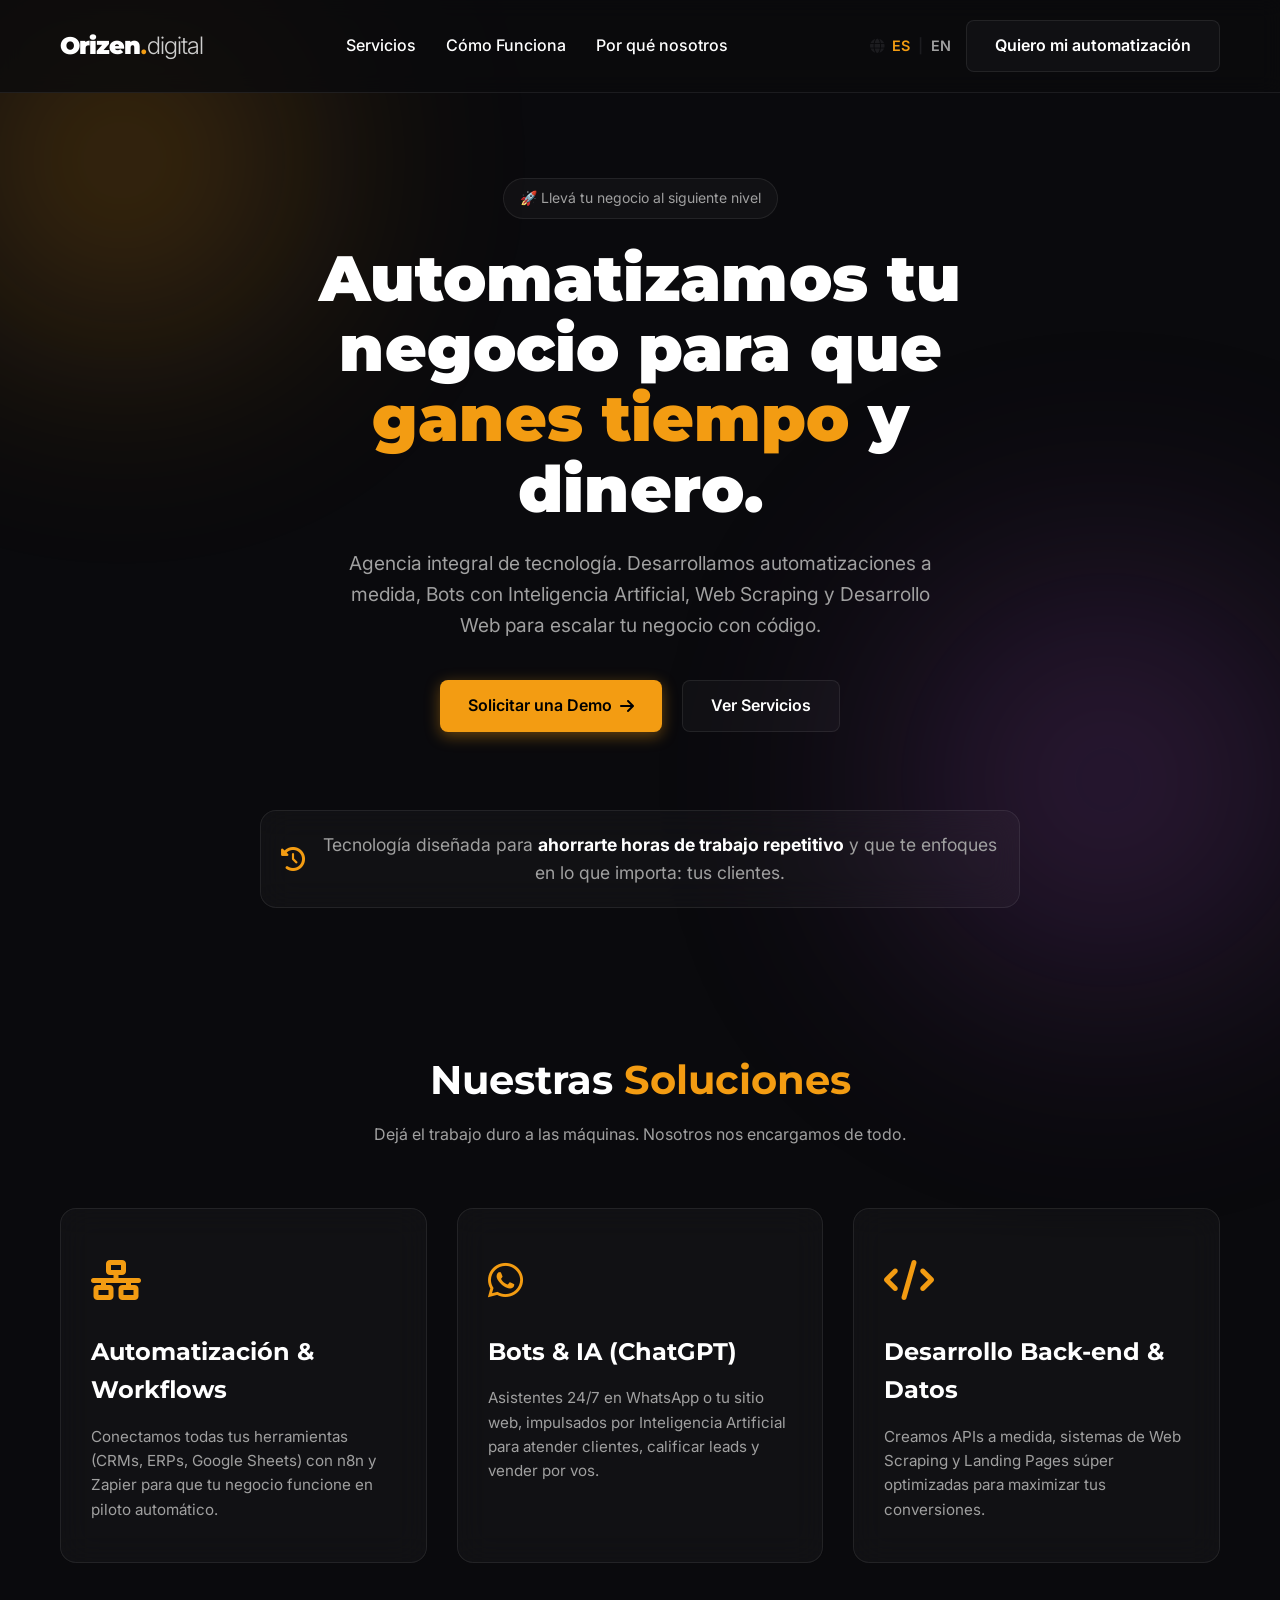
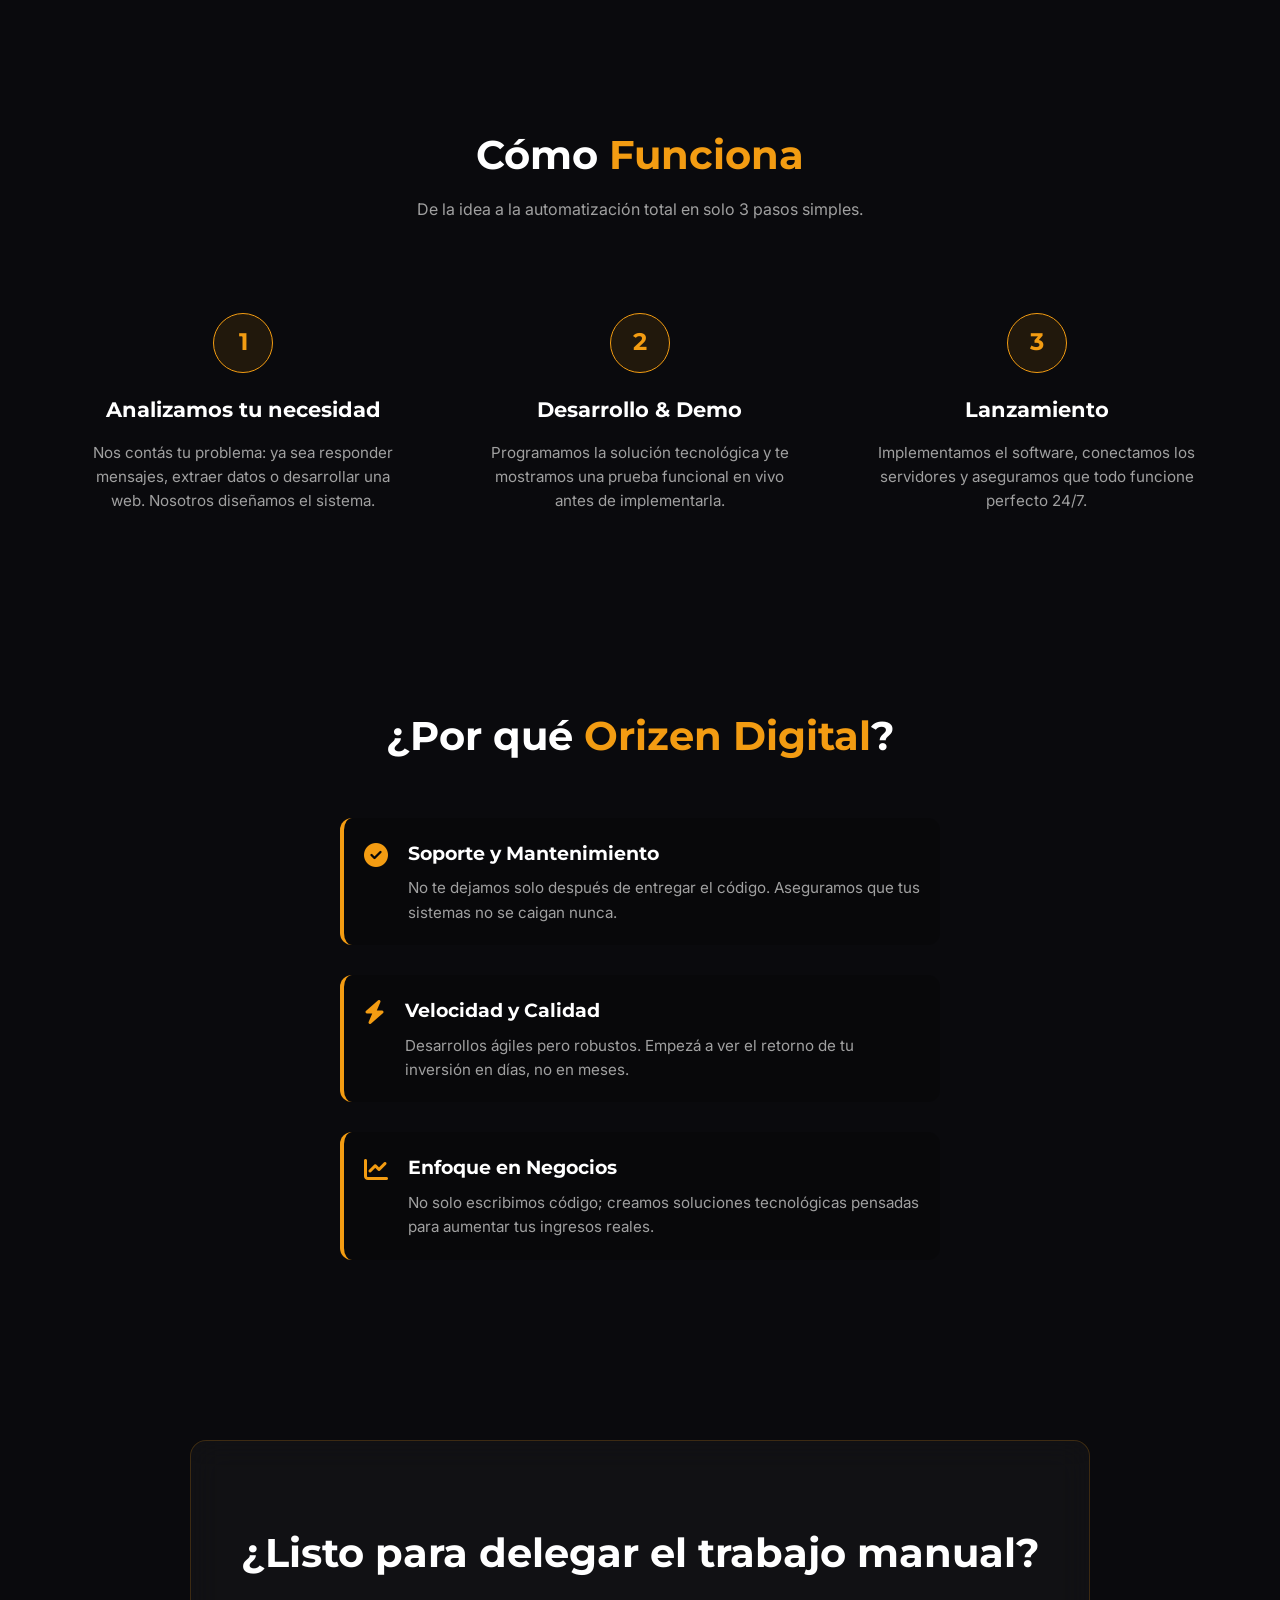
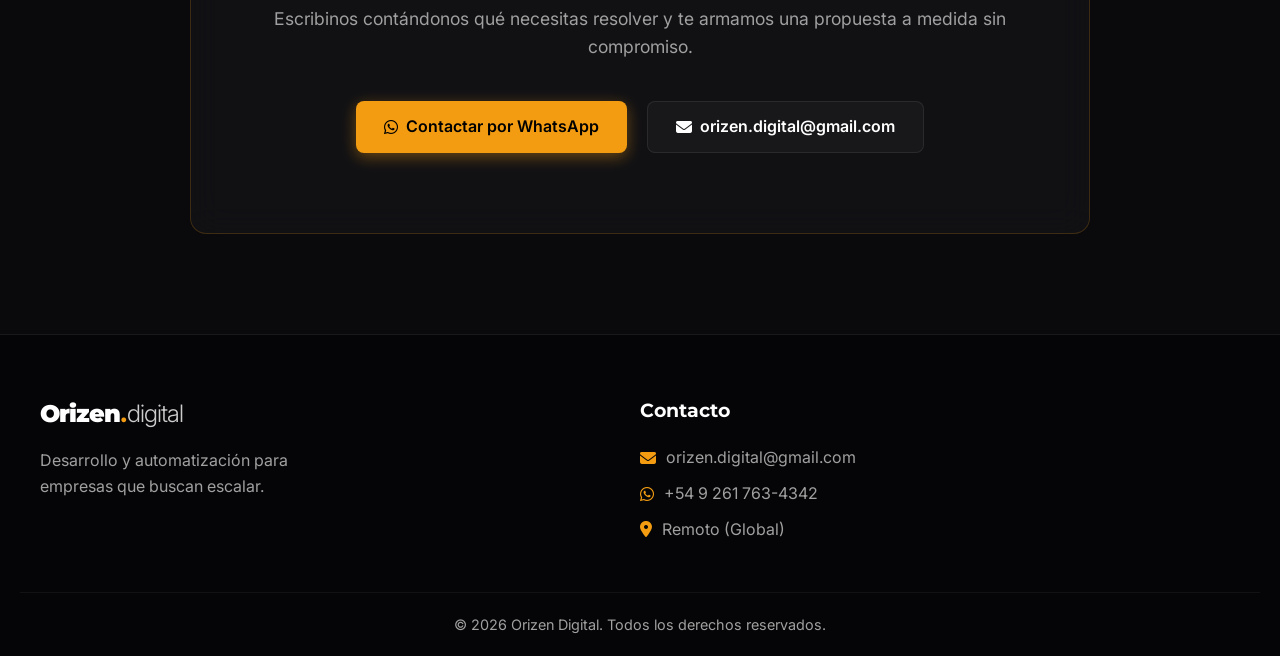
==== index.html @ e5b96f78 "fix: datos reales de contacto, eliminar stats falsos y redes inexistentes" ====
<!DOCTYPE html>
<html lang="es">
<head>
    <meta charset="UTF-8">
    <meta name="viewport" content="width=device-width, initial-scale=1.0">
    <title>Orizen Digital | Agencia de Tecnología & Automatización</title>
    <meta name="description" content="Agencia integral de tecnología: Automatización, Web Scraping, Bots de IA y Desarrollo Web para escalar tu negocio.">
    <link rel="stylesheet" href="style.css">
    <link href="https://fonts.googleapis.com/css2?family=Montserrat:wght@300;500;700;900&family=Inter:wght@400;600&display=swap" rel="stylesheet">
    <link rel="stylesheet" href="https://cdnjs.cloudflare.com/ajax/libs/font-awesome/6.4.0/css/all.min.css">
</head>
<body>
    <div class="bg-gradient-1"></div>
    <div class="bg-gradient-2"></div>

    <!-- Navbar -->
    <nav class="navbar">
        <div class="nav-content">
            <div class="logo">
                <span class="logo-text">Orizen</span><span class="logo-dot">.</span><span class="logo-sub">digital</span>
            </div>
            <ul class="nav-links">
                <li><a href="#servicios">Servicios</a></li>
                <li><a href="#proceso">Cómo Funciona</a></li>
                <li><a href="#beneficios">Por qué nosotros</a></li>
            </ul>
            <div style="display: flex; align-items: center;">
                <div class="lang-switch">
                    <i class="fa-solid fa-globe"></i>
                    <a href="index.html" class="active">ES</a>
                    <span>|</span>
                    <a href="en.html">EN</a>
                </div>
                <a href="#contacto" class="btn-outline">Quiero mi automatización</a>
            </div>
        </div>
    </nav>

    <!-- Hero Section -->
    <header class="hero">
        <div class="hero-content fade-in-up">
            <div class="badge">🚀 Llevá tu negocio al siguiente nivel</div>
            <h1 class="hero-title">Automatizamos tu negocio para que <span class="highlight">ganes tiempo</span> y dinero.</h1>
            <p class="hero-subtitle">Agencia integral de tecnología. Desarrollamos automatizaciones a medida, Bots con Inteligencia Artificial, Web Scraping y Desarrollo Web para escalar tu negocio con código.</p>
            <div class="hero-buttons">
                <a href="#contacto" class="btn-primary">Solicitar una Demo <i class="fa-solid fa-arrow-right"></i></a>
                <a href="#servicios" class="btn-outline">Ver Servicios</a>
            </div>
        </div>
    </header>

    <!-- Prueba Social -->
    <section class="social-proof fade-in">
        <div class="proof-content glass">
            <i class="fa-solid fa-clock-rotate-left highlight"></i>
            <p>Tecnología diseñada para <strong>ahorrarte horas de trabajo repetitivo</strong> y que te enfoques en lo que importa: tus clientes.</p>
        </div>
    </section>

    <!-- Servicios Section (4 Tarjetas) -->
    <section id="servicios" class="services">
        <div class="section-header fade-in">
            <h2>Nuestras <span class="highlight">Soluciones</span></h2>
            <p>Dejá el trabajo duro a las máquinas. Nosotros nos encargamos de todo.</p>
        </div>
        <div class="services-grid">
            <div class="service-card glass fade-in-up">
                <div class="service-icon"><i class="fa-solid fa-network-wired"></i></div>
                <h3>Automatización & Workflows</h3>
                <p>Conectamos todas tus herramientas (CRMs, ERPs, Google Sheets) con n8n y Zapier para que tu negocio funcione en piloto automático.</p>
            </div>
            <div class="service-card glass fade-in-up" style="transition-delay: 0.1s;">
                <div class="service-icon"><i class="fa-brands fa-whatsapp"></i></div>
                <h3>Bots & IA (ChatGPT)</h3>
                <p>Asistentes 24/7 en WhatsApp o tu sitio web, impulsados por Inteligencia Artificial para atender clientes, calificar leads y vender por vos.</p>
            </div>
            <div class="service-card glass fade-in-up" style="transition-delay: 0.2s;">
                <div class="service-icon"><i class="fa-solid fa-code"></i></div>
                <h3>Desarrollo Back-end & Datos</h3>
                <p>Creamos APIs a medida, sistemas de Web Scraping y Landing Pages súper optimizadas para maximizar tus conversiones.</p>
            </div>
        </div>
    </section>

    <!-- Cómo Funciona (Proceso en 3 pasos) -->
    <section id="proceso" class="process">
        <div class="section-header fade-in">
            <h2>Cómo <span class="highlight">Funciona</span></h2>
            <p>De la idea a la automatización total en solo 3 pasos simples.</p>
        </div>
        <div class="process-grid">
            <div class="process-step fade-in-up">
                <div class="step-number">1</div>
                <h3>Analizamos tu necesidad</h3>
                <p>Nos contás tu problema: ya sea responder mensajes, extraer datos o desarrollar una web. Nosotros diseñamos el sistema.</p>
            </div>
            <div class="process-step fade-in-up" style="transition-delay: 0.1s;">
                <div class="step-number">2</div>
                <h3>Desarrollo & Demo</h3>
                <p>Programamos la solución tecnológica y te mostramos una prueba funcional en vivo antes de implementarla.</p>
            </div>
            <div class="process-step fade-in-up" style="transition-delay: 0.2s;">
                <div class="step-number">3</div>
                <h3>Lanzamiento</h3>
                <p>Implementamos el software, conectamos los servidores y aseguramos que todo funcione perfecto 24/7.</p>
            </div>
        </div>
    </section>

    <!-- Por qué elegirnos Section -->
    <section id="beneficios" class="benefits">
        <div class="benefits-content">
            <h2 class="fade-in">¿Por qué <span class="highlight">Orizen Digital</span>?</h2>
            <div class="benefits-list">
                <div class="benefit-item fade-in-left">
                    <i class="fa-solid fa-check-circle"></i>
                    <div>
                        <h4>Soporte y Mantenimiento</h4>
                        <p>No te dejamos solo después de entregar el código. Aseguramos que tus sistemas no se caigan nunca.</p>
                    </div>
                </div>
                <div class="benefit-item fade-in-left" style="transition-delay: 0.1s;">
                    <i class="fa-solid fa-bolt"></i>
                    <div>
                        <h4>Velocidad y Calidad</h4>
                        <p>Desarrollos ágiles pero robustos. Empezá a ver el retorno de tu inversión en días, no en meses.</p>
                    </div>
                </div>
                <div class="benefit-item fade-in-left" style="transition-delay: 0.2s;">
                    <i class="fa-solid fa-chart-line"></i>
                    <div>
                        <h4>Enfoque en Negocios</h4>
                        <p>No solo escribimos código; creamos soluciones tecnológicas pensadas para aumentar tus ingresos reales.</p>
                    </div>
                </div>
            </div>
        </div>
    </section>

    <!-- Call to Action -->
    <section id="contacto" class="cta glass fade-in">
        <h2>¿Listo para delegar el trabajo manual?</h2>
        <p>Escribinos contándonos qué necesitas resolver y te armamos una propuesta a medida sin compromiso.</p>
        <div class="hero-buttons">
            <a href="https://wa.me/5492617634342?text=Hola!%20Quiero%20información%20sobre%20sus%20servicios%20de%20automatización" target="_blank" class="btn-primary pulse">
                <i class="fa-brands fa-whatsapp"></i> Contactar por WhatsApp
            </a>
            <a href="mailto:orizen.digital@gmail.com" class="btn-outline">
                <i class="fa-solid fa-envelope"></i> orizen.digital@gmail.com
            </a>
        </div>
    </section>

    <!-- Footer -->
    <footer>
        <div class="footer-content">
            <div class="footer-brand">
                <div class="logo">
                    <span class="logo-text">Orizen</span><span class="logo-dot">.</span><span class="logo-sub">digital</span>
                </div>
                <p class="footer-slogan">Desarrollo y automatización para empresas que buscan escalar.</p>
            </div>
            
            <div class="footer-contact">
                <h4>Contacto</h4>
                <p><i class="fa-solid fa-envelope"></i> orizen.digital@gmail.com</p>
                <p><i class="fa-brands fa-whatsapp"></i> +54 9 261 763-4342</p>
                <p><i class="fa-solid fa-location-dot"></i> Remoto (Global)</p>
            </div>


        </div>
        <div class="footer-bottom">
            <p>&copy; 2026 Orizen Digital. Todos los derechos reservados.</p>
        </div>
    </footer>

    <script src="script.js"></script>
</body>
</html>
---- style.css ----
/* --- Variables & Setup --- */
:root {
    --bg-dark: #0a0a0d;
    --bg-darker: #050507;
    --primary: #f39c12; /* Dorado/Naranja vibrante */
    --primary-glow: rgba(243, 156, 18, 0.4);
    --text-main: #ffffff;
    --text-muted: #a0a0a0;
    --glass-bg: rgba(255, 255, 255, 0.03);
    --glass-border: rgba(255, 255, 255, 0.08);
}

* {
    margin: 0;
    padding: 0;
    box-sizing: border-box;
    scroll-behavior: smooth;
}

body {
    font-family: 'Inter', sans-serif;
    background-color: var(--bg-dark);
    color: var(--text-main);
    line-height: 1.6;
    overflow-x: hidden;
}

h1, h2, h3, h4, .logo-text {
    font-family: 'Montserrat', sans-serif;
}

.highlight {
    color: var(--primary);
}

/* --- Background Gradients --- */
.bg-gradient-1, .bg-gradient-2 {
    position: fixed;
    border-radius: 50%;
    filter: blur(120px);
    z-index: -1;
    opacity: 0.4;
    animation: float 20s infinite alternate;
}

.bg-gradient-1 {
    top: -10%;
    left: -10%;
    width: 500px;
    height: 500px;
    background: radial-gradient(circle, var(--primary) 0%, transparent 70%);
}

.bg-gradient-2 {
    bottom: -20%;
    right: -10%;
    width: 600px;
    height: 600px;
    background: radial-gradient(circle, #8e44ad 0%, transparent 70%);
    animation-delay: -5s;
}

@keyframes float {
    0% { transform: translate(0, 0); }
    100% { transform: translate(50px, 50px); }
}

/* --- Navbar --- */
.navbar {
    position: fixed;
    top: 0;
    width: 100%;
    padding: 20px 0;
    background: rgba(10, 10, 13, 0.8);
    backdrop-filter: blur(10px);
    border-bottom: 1px solid var(--glass-border);
    z-index: 1000;
}

.nav-content {
    max-width: 1200px;
    margin: 0 auto;
    display: flex;
    justify-content: space-between;
    align-items: center;
    padding: 0 20px;
}

.logo {
    font-size: 24px;
    font-weight: 900;
    letter-spacing: -1px;
}

.logo-dot {
    color: var(--primary);
}

.logo-sub {
    font-weight: 300;
    opacity: 0.8;
}

.nav-links {
    display: flex;
    list-style: none;
    gap: 30px;
}

.nav-links a {
    color: var(--text-main);
    text-decoration: none;
    font-weight: 500;
    transition: color 0.3s;
}

.nav-links a:hover {
    color: var(--primary);
}

/* --- Language Switch --- */
.lang-switch {
    display: flex;
    align-items: center;
    gap: 8px;
    margin-right: 15px;
    font-size: 0.9rem;
    font-weight: 600;
    color: var(--glass-border);
}

.lang-switch a {
    color: var(--text-muted);
    text-decoration: none;
    transition: color 0.3s;
}

.lang-switch a.active {
    color: var(--primary);
}

.lang-switch a:hover:not(.active) {
    color: var(--text-main);
}

/* --- Buttons --- */
.btn-primary, .btn-secondary, .btn-outline {
    display: inline-flex;
    align-items: center;
    gap: 8px;
    padding: 12px 28px;
    border-radius: 8px;
    text-decoration: none;
    font-weight: 600;
    font-family: 'Inter', sans-serif;
    transition: all 0.3s ease;
    cursor: pointer;
}

.btn-primary {
    background-color: var(--primary);
    color: #000;
    box-shadow: 0 4px 15px var(--primary-glow);
}

.btn-primary:hover {
    transform: translateY(-2px);
    box-shadow: 0 6px 20px var(--primary-glow);
    background-color: #f39c12;
}

.btn-outline {
    border: 1px solid var(--glass-border);
    background-color: var(--glass-bg);
    color: var(--text-main);
}

.btn-outline:hover {
    border-color: var(--primary);
    color: var(--primary);
    background-color: rgba(243, 156, 18, 0.05);
}

/* --- Hero Section --- */
.hero {
    min-height: 90vh;
    display: flex;
    align-items: center;
    justify-content: center;
    text-align: center;
    padding: 140px 20px 40px;
}

.hero-content {
    max-width: 800px;
}

.badge {
    display: inline-block;
    padding: 8px 16px;
    background: var(--glass-bg);
    border: 1px solid var(--glass-border);
    border-radius: 50px;
    font-size: 14px;
    margin-bottom: 24px;
    color: var(--text-muted);
}

.hero-title {
    font-size: 4rem;
    line-height: 1.1;
    margin-bottom: 24px;
    font-weight: 900;
}

.hero-subtitle {
    font-size: 1.2rem;
    color: var(--text-muted);
    margin-bottom: 40px;
    max-width: 600px;
    margin-inline: auto;
}

.hero-buttons {
    display: flex;
    gap: 20px;
    justify-content: center;
}

/* --- Social Proof --- */
.social-proof {
    max-width: 800px;
    margin: 0 auto 60px;
    padding: 0 20px;
}

.proof-content {
    display: flex;
    align-items: center;
    justify-content: center;
    gap: 15px;
    padding: 20px;
    border-radius: 12px;
    text-align: center;
}

.proof-content i {
    font-size: 24px;
}

.proof-content p {
    font-size: 1.1rem;
    color: var(--text-muted);
}

.proof-content strong {
    color: var(--text-main);
}

/* --- Glassmorphism --- */
.glass {
    background: var(--glass-bg);
    backdrop-filter: blur(16px);
    -webkit-backdrop-filter: blur(16px);
    border: 1px solid var(--glass-border);
    border-radius: 16px;
}

/* --- Sections Common --- */
.services, .benefits, .process {
    max-width: 1200px;
    margin: 0 auto;
    padding: 80px 20px;
}

.section-header {
    text-align: center;
    margin-bottom: 60px;
}

.section-header h2 {
    font-size: 2.5rem;
    margin-bottom: 10px;
}

.section-header p {
    color: var(--text-muted);
}

/* --- Services Grid --- */
.services-grid {
    display: grid;
    grid-template-columns: repeat(auto-fit, minmax(300px, 1fr));
    gap: 30px;
}

.service-card {
    padding: 40px 30px;
    transition: transform 0.4s ease, border-color 0.4s ease;
}

.service-card:hover {
    transform: translateY(-10px);
    border-color: var(--primary);
}

.service-icon {
    font-size: 2.5rem;
    color: var(--primary);
    margin-bottom: 20px;
}

.service-card h3 {
    font-size: 1.5rem;
    margin-bottom: 15px;
}

.service-card p {
    color: var(--text-muted);
    font-size: 0.95rem;
}

/* --- Process Section --- */
.process-grid {
    display: grid;
    grid-template-columns: repeat(auto-fit, minmax(280px, 1fr));
    gap: 30px;
    position: relative;
}

.process-step {
    text-align: center;
    padding: 30px 20px;
}

.step-number {
    width: 60px;
    height: 60px;
    background: rgba(243, 156, 18, 0.1);
    color: var(--primary);
    border: 1px solid var(--primary);
    border-radius: 50%;
    display: flex;
    align-items: center;
    justify-content: center;
    font-size: 24px;
    font-weight: 700;
    margin: 0 auto 20px;
    font-family: 'Montserrat', sans-serif;
}

.process-step h3 {
    font-size: 1.3rem;
    margin-bottom: 15px;
}

.process-step p {
    color: var(--text-muted);
    font-size: 0.95rem;
}

/* --- Benefits Section --- */
.benefits-content {
    display: flex;
    flex-direction: column;
    align-items: center;
    text-align: center;
}

.benefits h2 {
    font-size: 2.5rem;
    margin-bottom: 50px;
}

.benefits-list {
    display: flex;
    flex-direction: column;
    gap: 30px;
    max-width: 600px;
    text-align: left;
}

.benefit-item {
    display: flex;
    gap: 20px;
    align-items: flex-start;
    padding: 20px;
    background: rgba(0,0,0,0.2);
    border-radius: 12px;
    border-left: 4px solid var(--primary);
}

.benefit-item i {
    font-size: 24px;
    color: var(--primary);
    margin-top: 5px;
}

.benefit-item h4 {
    font-size: 1.2rem;
    margin-bottom: 8px;
}

.benefit-item p {
    color: var(--text-muted);
    font-size: 0.95rem;
}

/* --- CTA Section --- */
.cta {
    margin: 100px 20px;
    max-width: 900px;
    margin-inline: auto;
    padding: 80px 40px;
    text-align: center;
    border-color: rgba(243, 156, 18, 0.2);
}

.cta h2 {
    font-size: 2.5rem;
    margin-bottom: 20px;
}

.cta p {
    color: var(--text-muted);
    margin-bottom: 40px;
    font-size: 1.1rem;
}

.pulse {
    animation: pulse 2s infinite;
}

@keyframes pulse {
    0% { box-shadow: 0 0 0 0 rgba(243, 156, 18, 0.7); }
    70% { box-shadow: 0 0 0 15px rgba(243, 156, 18, 0); }
    100% { box-shadow: 0 0 0 0 rgba(243, 156, 18, 0); }
}

/* --- Footer --- */
footer {
    background-color: var(--bg-darker);
    padding: 60px 20px 20px;
    border-top: 1px solid var(--glass-border);
}

.footer-content {
    max-width: 1200px;
    margin: 0 auto;
    display: grid;
    grid-template-columns: 2fr 1fr 1fr;
    gap: 40px;
    margin-bottom: 40px;
}

.footer-brand .footer-slogan {
    margin-top: 15px;
    color: var(--text-muted);
    max-width: 300px;
}

.footer-contact h4, .footer-socials h4 {
    margin-bottom: 20px;
    font-size: 1.2rem;
}

.footer-contact p {
    color: var(--text-muted);
    margin-bottom: 10px;
    display: flex;
    align-items: center;
    gap: 10px;
}

.footer-contact i {
    color: var(--primary);
}

.socials {
    display: flex;
    gap: 20px;
}

.socials a {
    color: var(--text-muted);
    font-size: 1.5rem;
    transition: color 0.3s;
}

.socials a:hover {
    color: var(--primary);
}

.footer-bottom {
    text-align: center;
    padding-top: 20px;
    border-top: 1px solid rgba(255,255,255,0.05);
    color: var(--text-muted);
    font-size: 0.9rem;
}

/* --- Animations (Triggered by JS) --- */
.fade-in {
    opacity: 0;
    transition: opacity 0.8s ease-out;
}

.fade-in.visible {
    opacity: 1;
}

.fade-in-up {
    opacity: 0;
    transform: translateY(30px);
    transition: opacity 0.8s ease-out, transform 0.8s ease-out;
}

.fade-in-up.visible {
    opacity: 1;
    transform: translateY(0);
}

.fade-in-left {
    opacity: 0;
    transform: translateX(-30px);
    transition: opacity 0.8s ease-out, transform 0.8s ease-out;
}

.fade-in-left.visible {
    opacity: 1;
    transform: translateX(0);
}

/* --- Responsive --- */
@media (max-width: 768px) {
    .hero-title { font-size: 2.5rem; }
    .nav-links { display: none; }
    .hero-buttons { flex-direction: column; }
    .footer-content { grid-template-columns: 1fr; text-align: center; }
    .footer-brand .footer-slogan { margin: 15px auto 0; }
    .footer-contact p { justify-content: center; }
    .socials { justify-content: center; }
}
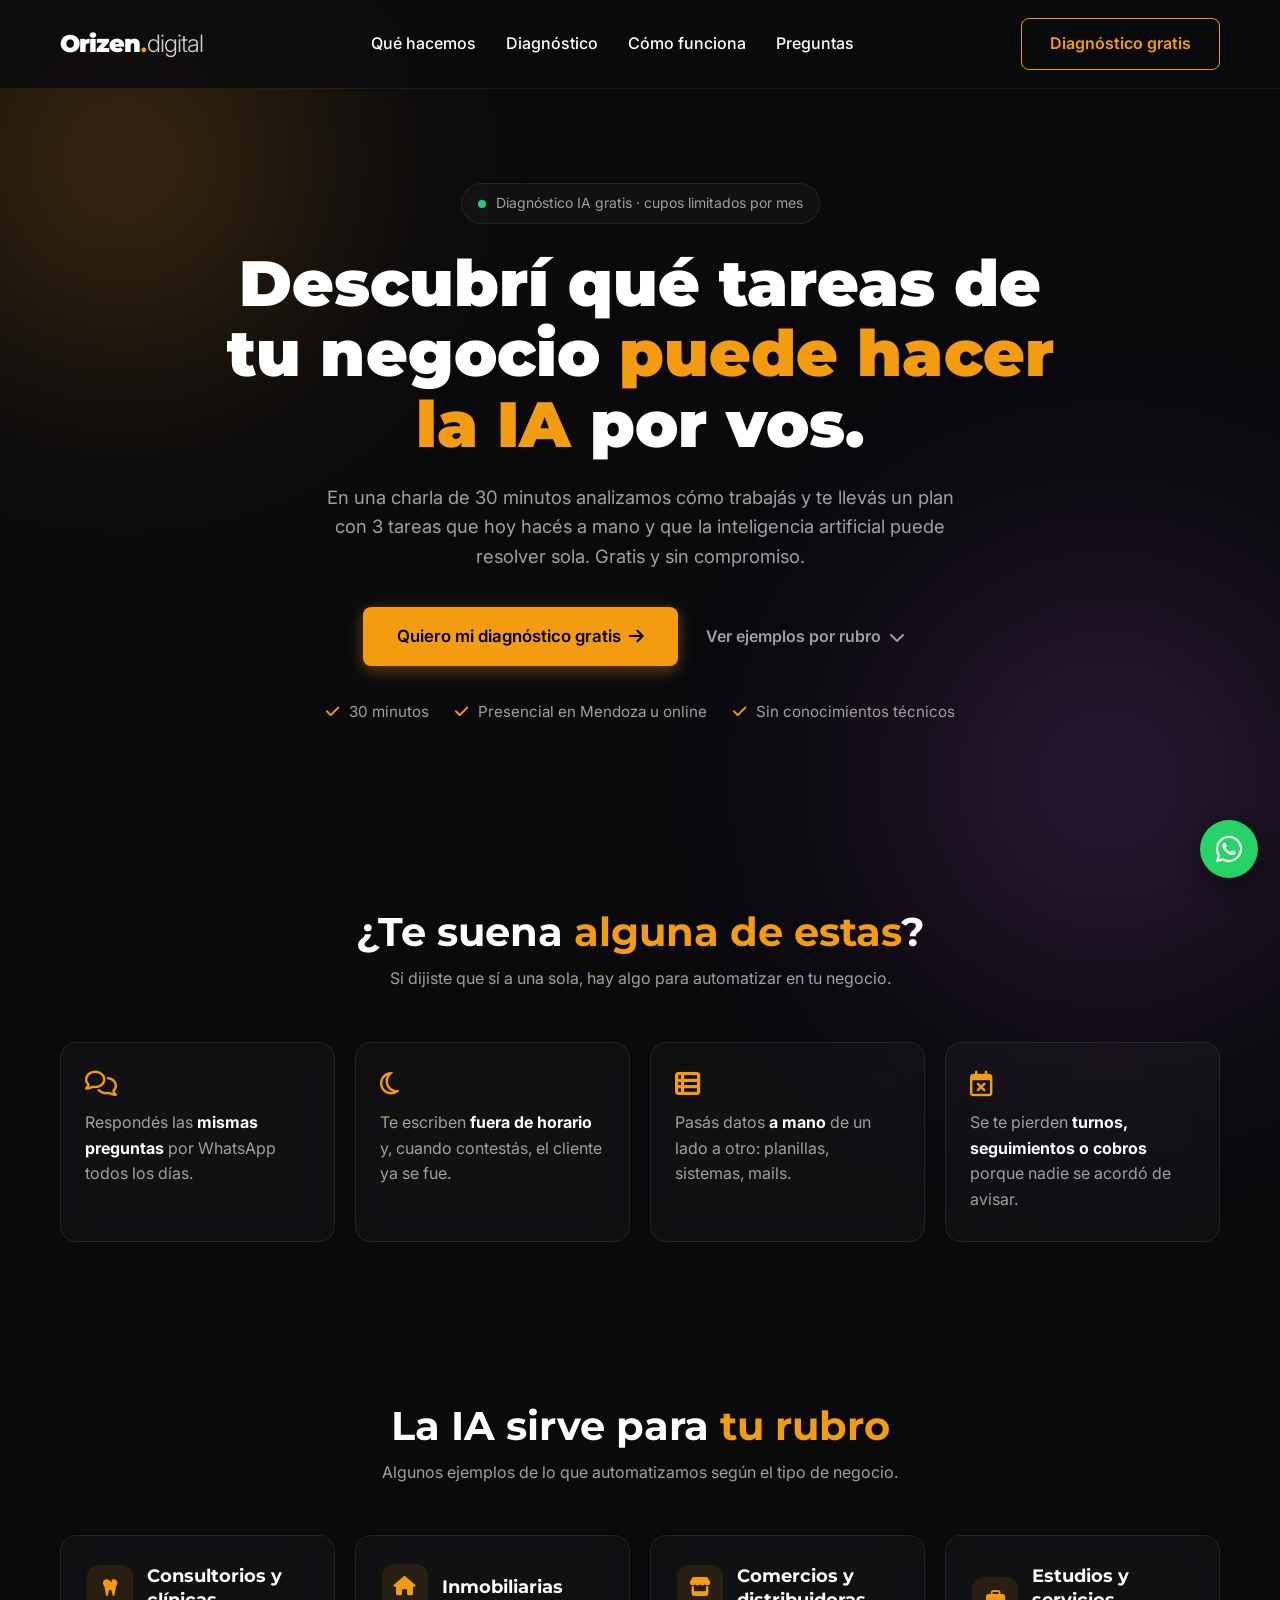
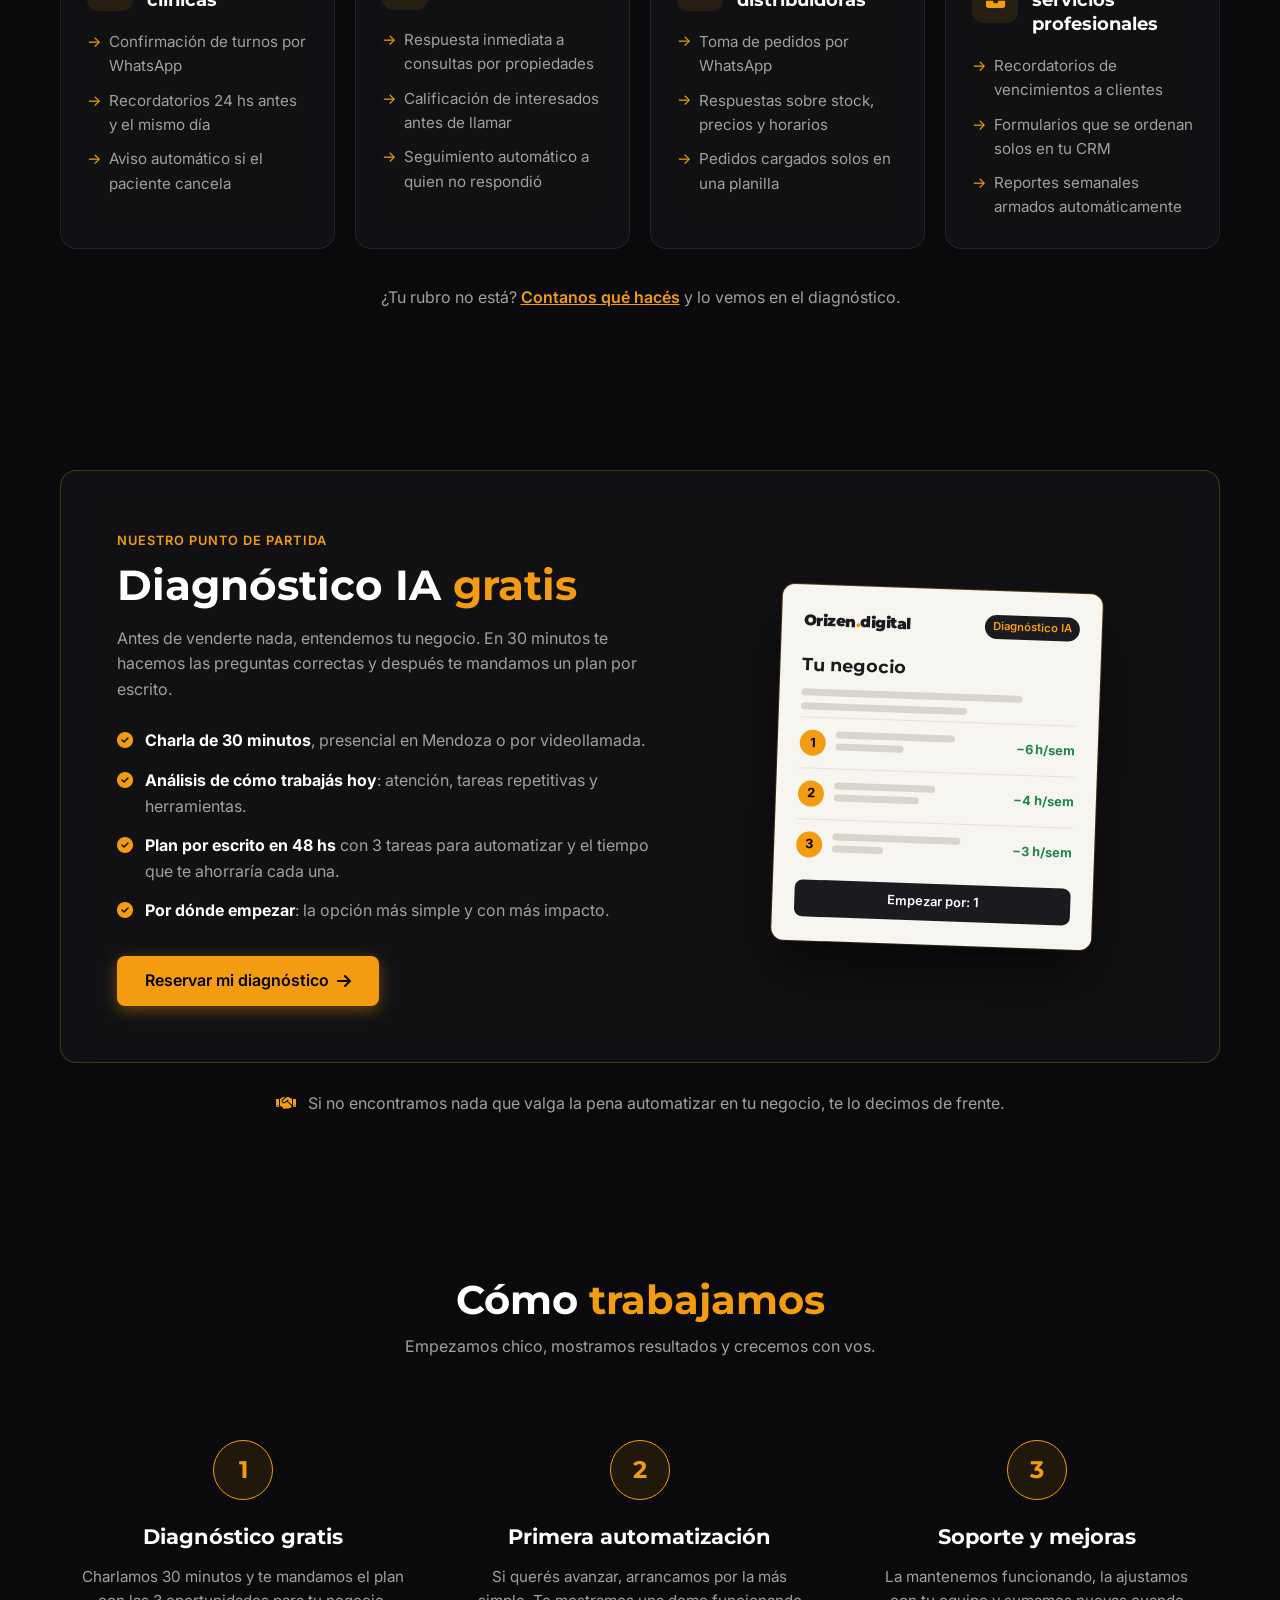
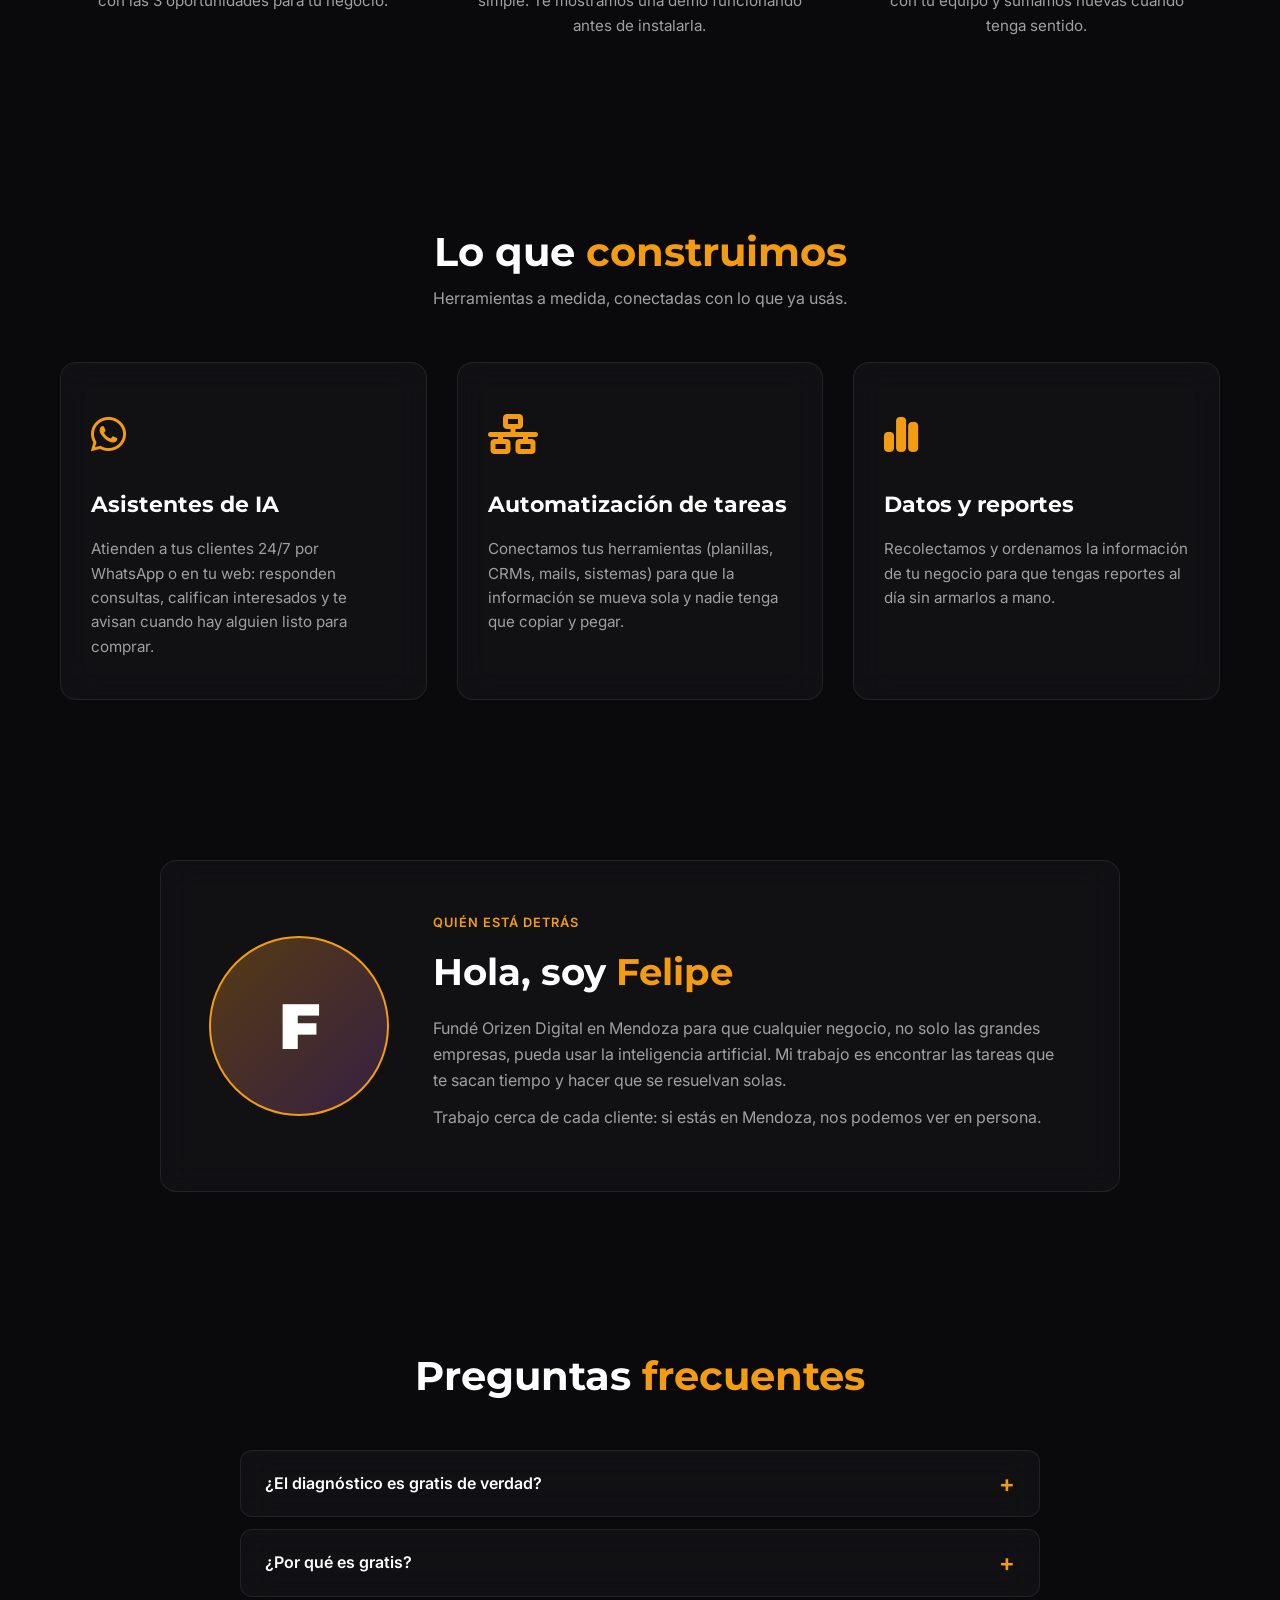
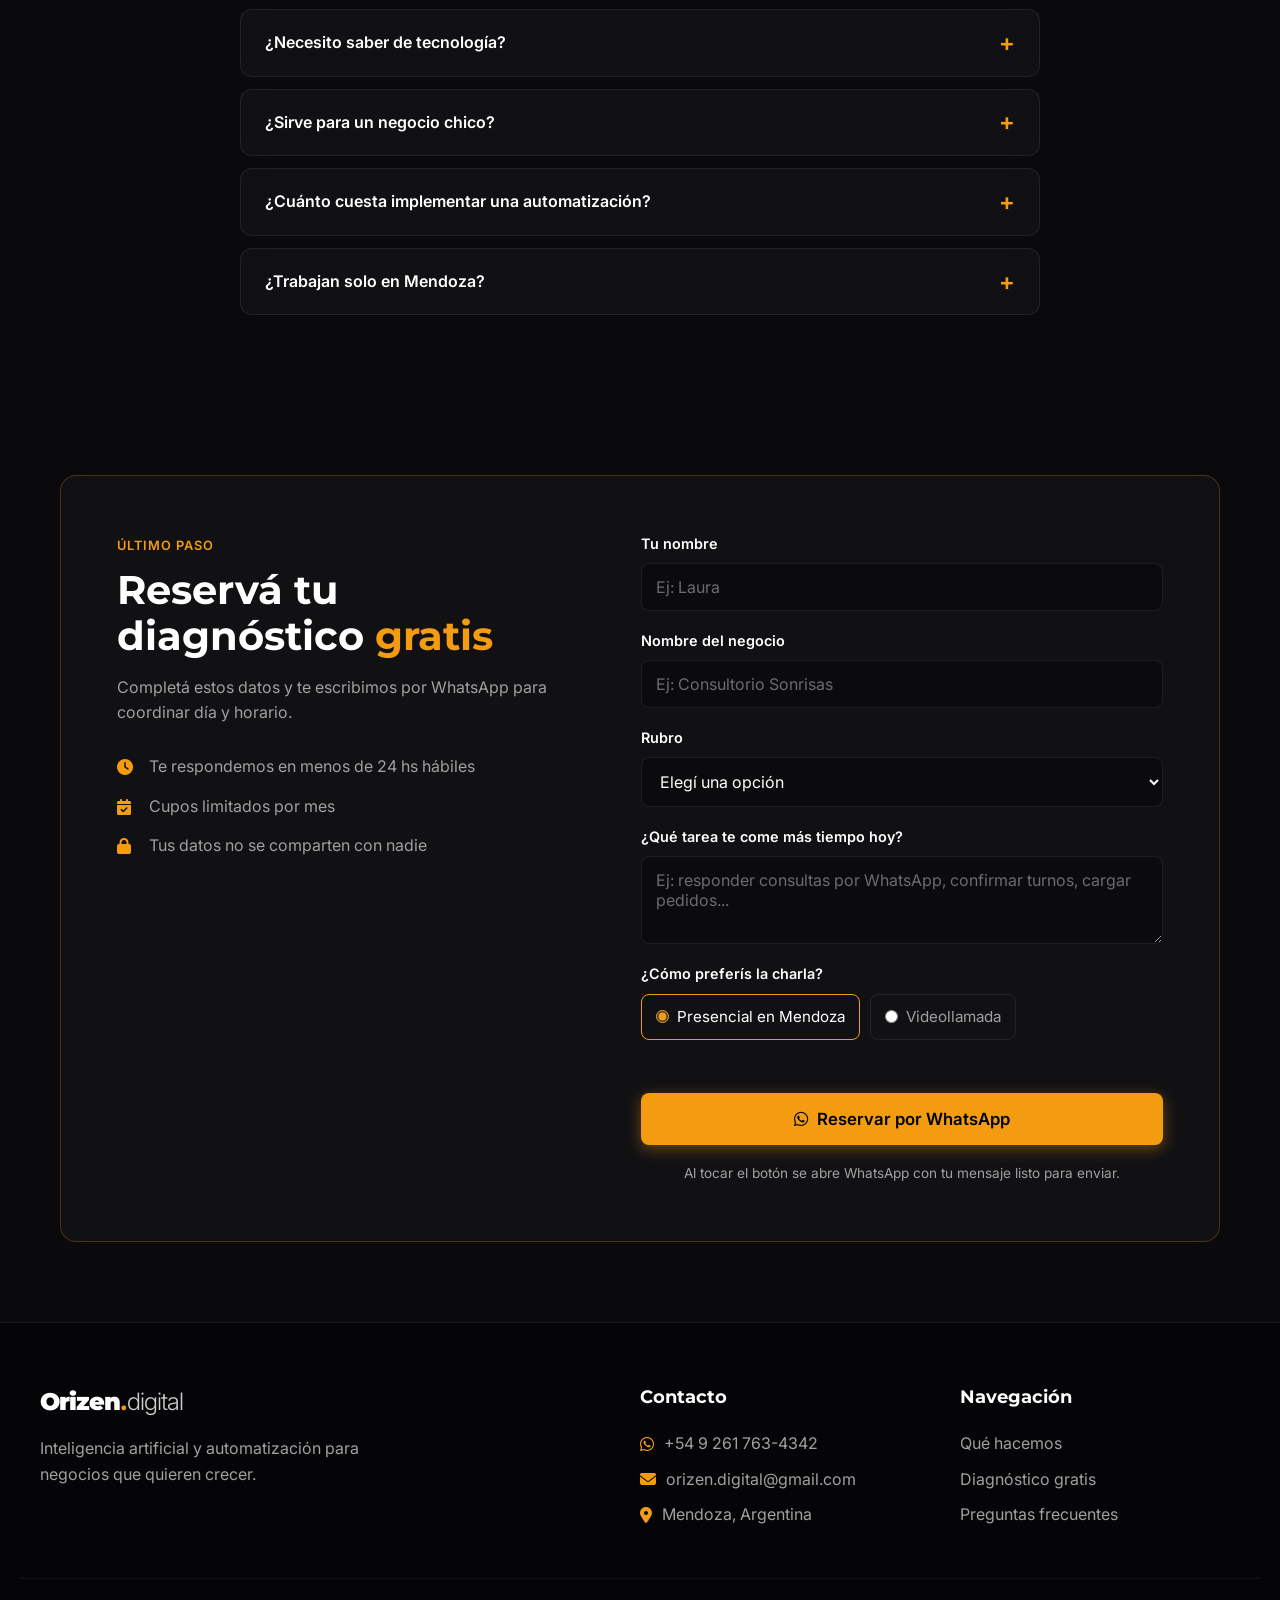
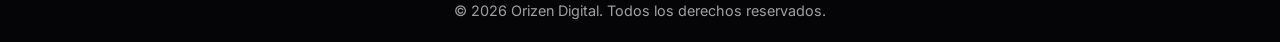
==== commit 75be8745: "Nueva landing: diagnóstico IA gratis Co-Authored-By: Claude Sonnet 5.5 <noreply@anthropic.com>" ====
--- a/index.html
+++ b/index.html
@@ -3,8 +3,15 @@
 <head>
     <meta charset="UTF-8">
     <meta name="viewport" content="width=device-width, initial-scale=1.0">
-    <title>Orizen Digital | Agencia de Tecnología & Automatización</title>
-    <meta name="description" content="Agencia integral de tecnología: Automatización, Web Scraping, Bots de IA y Desarrollo Web para escalar tu negocio.">
+    <title>Orizen Digital | Inteligencia Artificial para tu negocio</title>
+    <meta name="description" content="Descubrí qué tareas de tu negocio puede hacer la inteligencia artificial. Diagnóstico IA gratis de 30 minutos para negocios de Mendoza y de toda Argentina.">
+
+    <!-- Vista previa al compartir el link por WhatsApp o redes -->
+    <meta property="og:title" content="Orizen Digital | IA para tu negocio">
+    <meta property="og:description" content="Diagnóstico IA gratis: en 30 minutos te mostramos 3 tareas de tu negocio que la IA puede hacer por vos.">
+    <meta property="og:type" content="website">
+    <meta property="og:url" content="https://orizendigital-coder.github.io/orizen.digital/">
+
     <link rel="stylesheet" href="style.css">
     <link href="https://fonts.googleapis.com/css2?family=Montserrat:wght@300;500;700;900&family=Inter:wght@400;600&display=swap" rel="stylesheet">
     <link rel="stylesheet" href="https://cdnjs.cloudflare.com/ajax/libs/font-awesome/6.4.0/css/all.min.css">
@@ -16,138 +23,291 @@
     <!-- Navbar -->
     <nav class="navbar">
         <div class="nav-content">
-            <div class="logo">
+            <a href="#inicio" class="logo">
                 <span class="logo-text">Orizen</span><span class="logo-dot">.</span><span class="logo-sub">digital</span>
-            </div>
+            </a>
             <ul class="nav-links">
-                <li><a href="#servicios">Servicios</a></li>
-                <li><a href="#proceso">Cómo Funciona</a></li>
-                <li><a href="#beneficios">Por qué nosotros</a></li>
+                <li><a href="#rubros">Qué hacemos</a></li>
+                <li><a href="#diagnostico-info">Diagnóstico</a></li>
+                <li><a href="#proceso">Cómo funciona</a></li>
+                <li><a href="#faq">Preguntas</a></li>
             </ul>
-            <div style="display: flex; align-items: center;">
-                <div class="lang-switch">
-                    <i class="fa-solid fa-globe"></i>
-                    <a href="index.html" class="active">ES</a>
-                    <span>|</span>
-                    <a href="en.html">EN</a>
-                </div>
-                <a href="#contacto" class="btn-outline">Quiero mi automatización</a>
-            </div>
+            <a href="#diagnostico" class="btn-outline nav-cta">Diagnóstico gratis</a>
         </div>
     </nav>
 
-    <!-- Hero Section -->
-    <header class="hero">
+    <!-- 1. HERO: la promesa + la acción principal -->
+    <header class="hero" id="inicio">
         <div class="hero-content fade-in-up">
-            <div class="badge">🚀 Llevá tu negocio al siguiente nivel</div>
-            <h1 class="hero-title">Automatizamos tu negocio para que <span class="highlight">ganes tiempo</span> y dinero.</h1>
-            <p class="hero-subtitle">Agencia integral de tecnología. Desarrollamos automatizaciones a medida, Bots con Inteligencia Artificial, Web Scraping y Desarrollo Web para escalar tu negocio con código.</p>
+            <div class="badge"><span class="dot-live"></span> Diagnóstico IA gratis · cupos limitados por mes</div>
+            <h1 class="hero-title">Descubrí qué tareas de tu negocio <span class="highlight">puede hacer la IA</span> por vos.</h1>
+            <p class="hero-subtitle">En una charla de 30 minutos analizamos cómo trabajás y te llevás un plan con 3 tareas que hoy hacés a mano y que la inteligencia artificial puede resolver sola. Gratis y sin compromiso.</p>
             <div class="hero-buttons">
-                <a href="#contacto" class="btn-primary">Solicitar una Demo <i class="fa-solid fa-arrow-right"></i></a>
-                <a href="#servicios" class="btn-outline">Ver Servicios</a>
-            </div>
+                <a href="#diagnostico" class="btn-primary btn-big">Quiero mi diagnóstico gratis <i class="fa-solid fa-arrow-right"></i></a>
+                <a href="#rubros" class="btn-text">Ver ejemplos por rubro <i class="fa-solid fa-chevron-down"></i></a>
+            </div>
+            <ul class="hero-points">
+                <li><i class="fa-solid fa-check"></i> 30 minutos</li>
+                <li><i class="fa-solid fa-check"></i> Presencial en Mendoza u online</li>
+                <li><i class="fa-solid fa-check"></i> Sin conocimientos técnicos</li>
+            </ul>
         </div>
     </header>
 
-    <!-- Prueba Social -->
-    <section class="social-proof fade-in">
-        <div class="proof-content glass">
-            <i class="fa-solid fa-clock-rotate-left highlight"></i>
-            <p>Tecnología diseñada para <strong>ahorrarte horas de trabajo repetitivo</strong> y que te enfoques en lo que importa: tus clientes.</p>
-        </div>
-    </section>
-
-    <!-- Servicios Section (4 Tarjetas) -->
-    <section id="servicios" class="services">
-        <div class="section-header fade-in">
-            <h2>Nuestras <span class="highlight">Soluciones</span></h2>
-            <p>Dejá el trabajo duro a las máquinas. Nosotros nos encargamos de todo.</p>
-        </div>
-        <div class="services-grid">
-            <div class="service-card glass fade-in-up">
-                <div class="service-icon"><i class="fa-solid fa-network-wired"></i></div>
-                <h3>Automatización & Workflows</h3>
-                <p>Conectamos todas tus herramientas (CRMs, ERPs, Google Sheets) con n8n y Zapier para que tu negocio funcione en piloto automático.</p>
-            </div>
-            <div class="service-card glass fade-in-up" style="transition-delay: 0.1s;">
-                <div class="service-icon"><i class="fa-brands fa-whatsapp"></i></div>
-                <h3>Bots & IA (ChatGPT)</h3>
-                <p>Asistentes 24/7 en WhatsApp o tu sitio web, impulsados por Inteligencia Artificial para atender clientes, calificar leads y vender por vos.</p>
-            </div>
-            <div class="service-card glass fade-in-up" style="transition-delay: 0.2s;">
-                <div class="service-icon"><i class="fa-solid fa-code"></i></div>
-                <h3>Desarrollo Back-end & Datos</h3>
-                <p>Creamos APIs a medida, sistemas de Web Scraping y Landing Pages súper optimizadas para maximizar tus conversiones.</p>
-            </div>
-        </div>
-    </section>
-
-    <!-- Cómo Funciona (Proceso en 3 pasos) -->
+    <!-- 2. PROBLEMA: que el dueño se sienta identificado -->
+    <section class="pain">
+        <div class="section-header fade-in">
+            <h2>¿Te suena <span class="highlight">alguna de estas</span>?</h2>
+            <p>Si dijiste que sí a una sola, hay algo para automatizar en tu negocio.</p>
+        </div>
+        <div class="pain-grid">
+            <div class="pain-card glass fade-in-up">
+                <i class="fa-regular fa-comments"></i>
+                <p>Respondés las <strong>mismas preguntas</strong> por WhatsApp todos los días.</p>
+            </div>
+            <div class="pain-card glass fade-in-up" style="transition-delay: 0.08s;">
+                <i class="fa-regular fa-moon"></i>
+                <p>Te escriben <strong>fuera de horario</strong> y, cuando contestás, el cliente ya se fue.</p>
+            </div>
+            <div class="pain-card glass fade-in-up" style="transition-delay: 0.16s;">
+                <i class="fa-solid fa-table-list"></i>
+                <p>Pasás datos <strong>a mano</strong> de un lado a otro: planillas, sistemas, mails.</p>
+            </div>
+            <div class="pain-card glass fade-in-up" style="transition-delay: 0.24s;">
+                <i class="fa-regular fa-calendar-xmark"></i>
+                <p>Se te pierden <strong>turnos, seguimientos o cobros</strong> porque nadie se acordó de avisar.</p>
+            </div>
+        </div>
+    </section>
+
+    <!-- 3. RUBROS: "ayudamos a cualquier negocio", con ejemplos concretos -->
+    <section id="rubros" class="industries">
+        <div class="section-header fade-in">
+            <h2>La IA sirve para <span class="highlight">tu rubro</span></h2>
+            <p>Algunos ejemplos de lo que automatizamos según el tipo de negocio.</p>
+        </div>
+        <div class="industries-grid">
+            <div class="industry-card glass fade-in-up">
+                <div class="industry-head"><i class="fa-solid fa-tooth"></i><h3>Consultorios y clínicas</h3></div>
+                <ul>
+                    <li>Confirmación de turnos por WhatsApp</li>
+                    <li>Recordatorios 24 hs antes y el mismo día</li>
+                    <li>Aviso automático si el paciente cancela</li>
+                </ul>
+            </div>
+            <div class="industry-card glass fade-in-up" style="transition-delay: 0.08s;">
+                <div class="industry-head"><i class="fa-solid fa-house"></i><h3>Inmobiliarias</h3></div>
+                <ul>
+                    <li>Respuesta inmediata a consultas por propiedades</li>
+                    <li>Calificación de interesados antes de llamar</li>
+                    <li>Seguimiento automático a quien no respondió</li>
+                </ul>
+            </div>
+            <div class="industry-card glass fade-in-up" style="transition-delay: 0.16s;">
+                <div class="industry-head"><i class="fa-solid fa-store"></i><h3>Comercios y distribuidoras</h3></div>
+                <ul>
+                    <li>Toma de pedidos por WhatsApp</li>
+                    <li>Respuestas sobre stock, precios y horarios</li>
+                    <li>Pedidos cargados solos en una planilla</li>
+                </ul>
+            </div>
+            <div class="industry-card glass fade-in-up" style="transition-delay: 0.24s;">
+                <div class="industry-head"><i class="fa-solid fa-briefcase"></i><h3>Estudios y servicios profesionales</h3></div>
+                <ul>
+                    <li>Recordatorios de vencimientos a clientes</li>
+                    <li>Formularios que se ordenan solos en tu CRM</li>
+                    <li>Reportes semanales armados automáticamente</li>
+                </ul>
+            </div>
+        </div>
+        <p class="industries-note fade-in">¿Tu rubro no está? <a href="#diagnostico">Contanos qué hacés</a> y lo vemos en el diagnóstico.</p>
+    </section>
+
+    <!-- 4. LA OFERTA: qué es el diagnóstico y qué te llevás -->
+    <section id="diagnostico-info" class="offer">
+        <div class="offer-box glass fade-in-up">
+            <div class="offer-text">
+                <span class="eyebrow">Nuestro punto de partida</span>
+                <h2>Diagnóstico IA <span class="highlight">gratis</span></h2>
+                <p>Antes de venderte nada, entendemos tu negocio. En 30 minutos te hacemos las preguntas correctas y después te mandamos un plan por escrito.</p>
+                <ul class="offer-list">
+                    <li><i class="fa-solid fa-circle-check"></i><span><strong>Charla de 30 minutos</strong>, presencial en Mendoza o por videollamada.</span></li>
+                    <li><i class="fa-solid fa-circle-check"></i><span><strong>Análisis de cómo trabajás hoy</strong>: atención, tareas repetitivas y herramientas.</span></li>
+                    <li><i class="fa-solid fa-circle-check"></i><span><strong>Plan por escrito en 48 hs</strong> con 3 tareas para automatizar y el tiempo que te ahorraría cada una.</span></li>
+                    <li><i class="fa-solid fa-circle-check"></i><span><strong>Por dónde empezar</strong>: la opción más simple y con más impacto.</span></li>
+                </ul>
+                <a href="#diagnostico" class="btn-primary">Reservar mi diagnóstico <i class="fa-solid fa-arrow-right"></i></a>
+            </div>
+            <div class="offer-doc" aria-hidden="true">
+                <div class="doc-paper">
+                    <div class="doc-top">
+                        <span class="doc-brand">Orizen<span class="logo-dot">.</span>digital</span>
+                        <span class="doc-tag">Diagnóstico IA</span>
+                    </div>
+                    <div class="doc-title">Tu negocio</div>
+                    <div class="doc-line w80"></div>
+                    <div class="doc-line w60"></div>
+                    <div class="doc-item"><span>1</span><div><div class="doc-line w70"></div><div class="doc-line w40"></div></div><em>−6 h/sem</em></div>
+                    <div class="doc-item"><span>2</span><div><div class="doc-line w60"></div><div class="doc-line w50"></div></div><em>−4 h/sem</em></div>
+                    <div class="doc-item"><span>3</span><div><div class="doc-line w75"></div><div class="doc-line w30"></div></div><em>−3 h/sem</em></div>
+                    <div class="doc-start">Empezar por: 1</div>
+                </div>
+            </div>
+        </div>
+        <p class="guarantee fade-in"><i class="fa-solid fa-handshake"></i> Si no encontramos nada que valga la pena automatizar en tu negocio, te lo decimos de frente.</p>
+    </section>
+
+    <!-- 5. PROCESO: qué pasa después -->
     <section id="proceso" class="process">
         <div class="section-header fade-in">
-            <h2>Cómo <span class="highlight">Funciona</span></h2>
-            <p>De la idea a la automatización total en solo 3 pasos simples.</p>
+            <h2>Cómo <span class="highlight">trabajamos</span></h2>
+            <p>Empezamos chico, mostramos resultados y crecemos con vos.</p>
         </div>
         <div class="process-grid">
             <div class="process-step fade-in-up">
                 <div class="step-number">1</div>
-                <h3>Analizamos tu necesidad</h3>
-                <p>Nos contás tu problema: ya sea responder mensajes, extraer datos o desarrollar una web. Nosotros diseñamos el sistema.</p>
+                <h3>Diagnóstico gratis</h3>
+                <p>Charlamos 30 minutos y te mandamos el plan con las 3 oportunidades para tu negocio.</p>
             </div>
             <div class="process-step fade-in-up" style="transition-delay: 0.1s;">
                 <div class="step-number">2</div>
-                <h3>Desarrollo & Demo</h3>
-                <p>Programamos la solución tecnológica y te mostramos una prueba funcional en vivo antes de implementarla.</p>
+                <h3>Primera automatización</h3>
+                <p>Si querés avanzar, arrancamos por la más simple. Te mostramos una demo funcionando antes de instalarla.</p>
             </div>
             <div class="process-step fade-in-up" style="transition-delay: 0.2s;">
                 <div class="step-number">3</div>
-                <h3>Lanzamiento</h3>
-                <p>Implementamos el software, conectamos los servidores y aseguramos que todo funcione perfecto 24/7.</p>
-            </div>
-        </div>
-    </section>
-
-    <!-- Por qué elegirnos Section -->
-    <section id="beneficios" class="benefits">
-        <div class="benefits-content">
-            <h2 class="fade-in">¿Por qué <span class="highlight">Orizen Digital</span>?</h2>
-            <div class="benefits-list">
-                <div class="benefit-item fade-in-left">
-                    <i class="fa-solid fa-check-circle"></i>
-                    <div>
-                        <h4>Soporte y Mantenimiento</h4>
-                        <p>No te dejamos solo después de entregar el código. Aseguramos que tus sistemas no se caigan nunca.</p>
+                <h3>Soporte y mejoras</h3>
+                <p>La mantenemos funcionando, la ajustamos con tu equipo y sumamos nuevas cuando tenga sentido.</p>
+            </div>
+        </div>
+    </section>
+
+    <!-- 6. SERVICIOS: lo que construimos -->
+    <section id="servicios" class="services">
+        <div class="section-header fade-in">
+            <h2>Lo que <span class="highlight">construimos</span></h2>
+            <p>Herramientas a medida, conectadas con lo que ya usás.</p>
+        </div>
+        <div class="services-grid">
+            <div class="service-card glass fade-in-up">
+                <div class="service-icon"><i class="fa-brands fa-whatsapp"></i></div>
+                <h3>Asistentes de IA</h3>
+                <p>Atienden a tus clientes 24/7 por WhatsApp o en tu web: responden consultas, califican interesados y te avisan cuando hay alguien listo para comprar.</p>
+            </div>
+            <div class="service-card glass fade-in-up" style="transition-delay: 0.1s;">
+                <div class="service-icon"><i class="fa-solid fa-network-wired"></i></div>
+                <h3>Automatización de tareas</h3>
+                <p>Conectamos tus herramientas (planillas, CRMs, mails, sistemas) para que la información se mueva sola y nadie tenga que copiar y pegar.</p>
+            </div>
+            <div class="service-card glass fade-in-up" style="transition-delay: 0.2s;">
+                <div class="service-icon"><i class="fa-solid fa-chart-simple"></i></div>
+                <h3>Datos y reportes</h3>
+                <p>Recolectamos y ordenamos la información de tu negocio para que tengas reportes al día sin armarlos a mano.</p>
+            </div>
+        </div>
+    </section>
+
+    <!-- 7. QUIÉN ESTÁ DETRÁS: marca personal y confianza -->
+    <section class="founder">
+        <div class="founder-box glass fade-in-up">
+            <div class="founder-photo">
+                <!-- Reemplazá este bloque por tu foto: <img src="felipe.jpg" alt="Felipe, fundador de Orizen Digital"> -->
+                <span>F</span>
+            </div>
+            <div class="founder-text">
+                <span class="eyebrow">Quién está detrás</span>
+                <h2>Hola, soy <span class="highlight">Felipe</span></h2>
+                <p>Fundé Orizen Digital en Mendoza para que cualquier negocio, no solo las grandes empresas, pueda usar la inteligencia artificial. Mi trabajo es encontrar las tareas que te sacan tiempo y hacer que se resuelvan solas.</p>
+                <p>Trabajo cerca de cada cliente: si estás en Mendoza, nos podemos ver en persona.</p>
+            </div>
+        </div>
+    </section>
+
+    <!-- 8. PREGUNTAS FRECUENTES: responde las objeciones antes de que aparezcan -->
+    <section id="faq" class="faq">
+        <div class="section-header fade-in">
+            <h2>Preguntas <span class="highlight">frecuentes</span></h2>
+        </div>
+        <div class="faq-list">
+            <details class="faq-item glass fade-in-up">
+                <summary>¿El diagnóstico es gratis de verdad?</summary>
+                <p>Sí. No te pedimos tarjeta ni te comprometés a nada. Si después querés implementar alguna de las ideas, te pasamos un presupuesto aparte y vos decidís.</p>
+            </details>
+            <details class="faq-item glass fade-in-up">
+                <summary>¿Por qué es gratis?</summary>
+                <p>Porque es la mejor forma de que nos conozcas. Si el plan te sirve, es probable que quieras que lo implementemos nosotros. Por eso hacemos una cantidad limitada por mes.</p>
+            </details>
+            <details class="faq-item glass fade-in-up">
+                <summary>¿Necesito saber de tecnología?</summary>
+                <p>No. Vos nos contás cómo trabajás y nosotros nos ocupamos de la parte técnica. Todo lo que entregamos está pensado para que lo use cualquier persona de tu equipo.</p>
+            </details>
+            <details class="faq-item glass fade-in-up">
+                <summary>¿Sirve para un negocio chico?</summary>
+                <p>Sí, sobre todo para negocios chicos. Una sola automatización bien hecha, como responder consultas o recordar turnos, ya puede ahorrarte varias horas por semana.</p>
+            </details>
+            <details class="faq-item glass fade-in-up">
+                <summary>¿Cuánto cuesta implementar una automatización?</summary>
+                <p>Depende de lo que haga falta. Por eso primero hacemos el diagnóstico: con el plan en la mano te pasamos un precio claro, con un pago de instalación y un mantenimiento mensual.</p>
+            </details>
+            <details class="faq-item glass fade-in-up">
+                <summary>¿Trabajan solo en Mendoza?</summary>
+                <p>Estamos en Mendoza y ahí podemos reunirnos en persona, pero trabajamos con negocios de toda Argentina por videollamada.</p>
+            </details>
+        </div>
+    </section>
+
+    <!-- 9. FORMULARIO: la conversión -->
+    <section id="diagnostico" class="form-section">
+        <div class="form-box glass fade-in-up">
+            <div class="form-intro">
+                <span class="eyebrow">Último paso</span>
+                <h2>Reservá tu diagnóstico <span class="highlight">gratis</span></h2>
+                <p>Completá estos datos y te escribimos por WhatsApp para coordinar día y horario.</p>
+                <ul class="form-points">
+                    <li><i class="fa-solid fa-clock"></i> Te respondemos en menos de 24 hs hábiles</li>
+                    <li><i class="fa-solid fa-calendar-check"></i> Cupos limitados por mes</li>
+                    <li><i class="fa-solid fa-lock"></i> Tus datos no se comparten con nadie</li>
+                </ul>
+            </div>
+            <form id="diagnostico-form" class="lead-form" novalidate>
+                <div class="field">
+                    <label for="f-nombre">Tu nombre</label>
+                    <input id="f-nombre" name="nombre" type="text" autocomplete="name" placeholder="Ej: Laura" required>
+                </div>
+                <div class="field">
+                    <label for="f-negocio">Nombre del negocio</label>
+                    <input id="f-negocio" name="negocio" type="text" autocomplete="organization" placeholder="Ej: Consultorio Sonrisas" required>
+                </div>
+                <div class="field">
+                    <label for="f-rubro">Rubro</label>
+                    <select id="f-rubro" name="rubro" required>
+                        <option value="" disabled selected>Elegí una opción</option>
+                        <option>Salud / consultorio / clínica</option>
+                        <option>Inmobiliaria</option>
+                        <option>Comercio / distribuidora</option>
+                        <option>Estudio contable o profesional</option>
+                        <option>Gastronomía</option>
+                        <option>Estética / peluquería</option>
+                        <option>Otro</option>
+                    </select>
+                </div>
+                <div class="field">
+                    <label for="f-tarea">¿Qué tarea te come más tiempo hoy?</label>
+                    <textarea id="f-tarea" name="tarea" rows="3" placeholder="Ej: responder consultas por WhatsApp, confirmar turnos, cargar pedidos..." required></textarea>
+                </div>
+                <div class="field">
+                    <label>¿Cómo preferís la charla?</label>
+                    <div class="radio-row">
+                        <label class="radio"><input type="radio" name="modalidad" value="Presencial en Mendoza" checked> Presencial en Mendoza</label>
+                        <label class="radio"><input type="radio" name="modalidad" value="Videollamada"> Videollamada</label>
                     </div>
                 </div>
-                <div class="benefit-item fade-in-left" style="transition-delay: 0.1s;">
-                    <i class="fa-solid fa-bolt"></i>
-                    <div>
-                        <h4>Velocidad y Calidad</h4>
-                        <p>Desarrollos ágiles pero robustos. Empezá a ver el retorno de tu inversión en días, no en meses.</p>
-                    </div>
-                </div>
-                <div class="benefit-item fade-in-left" style="transition-delay: 0.2s;">
-                    <i class="fa-solid fa-chart-line"></i>
-                    <div>
-                        <h4>Enfoque en Negocios</h4>
-                        <p>No solo escribimos código; creamos soluciones tecnológicas pensadas para aumentar tus ingresos reales.</p>
-                    </div>
-                </div>
-            </div>
-        </div>
-    </section>
-
-    <!-- Call to Action -->
-    <section id="contacto" class="cta glass fade-in">
-        <h2>¿Listo para delegar el trabajo manual?</h2>
-        <p>Escribinos contándonos qué necesitas resolver y te armamos una propuesta a medida sin compromiso.</p>
-        <div class="hero-buttons">
-            <a href="https://wa.me/5492617634342?text=Hola!%20Quiero%20información%20sobre%20sus%20servicios%20de%20automatización" target="_blank" class="btn-primary pulse">
-                <i class="fa-brands fa-whatsapp"></i> Contactar por WhatsApp
-            </a>
-            <a href="mailto:orizen.digital@gmail.com" class="btn-outline">
-                <i class="fa-solid fa-envelope"></i> orizen.digital@gmail.com
-            </a>
+                <p class="form-error" id="form-error" role="alert"></p>
+                <button type="submit" class="btn-primary btn-big btn-block pulse">
+                    <i class="fa-brands fa-whatsapp"></i> Reservar por WhatsApp
+                </button>
+                <p class="form-hint">Al tocar el botón se abre WhatsApp con tu mensaje listo para enviar.</p>
+            </form>
         </div>
     </section>
 
@@ -158,22 +318,30 @@
                 <div class="logo">
                     <span class="logo-text">Orizen</span><span class="logo-dot">.</span><span class="logo-sub">digital</span>
                 </div>
-                <p class="footer-slogan">Desarrollo y automatización para empresas que buscan escalar.</p>
-            </div>
-            
+                <p class="footer-slogan">Inteligencia artificial y automatización para negocios que quieren crecer.</p>
+            </div>
             <div class="footer-contact">
                 <h4>Contacto</h4>
-                <p><i class="fa-solid fa-envelope"></i> orizen.digital@gmail.com</p>
-                <p><i class="fa-brands fa-whatsapp"></i> +54 9 261 763-4342</p>
-                <p><i class="fa-solid fa-location-dot"></i> Remoto (Global)</p>
-            </div>
-
-
+                <p><i class="fa-brands fa-whatsapp"></i> <a href="https://wa.me/5492617634342" target="_blank" rel="noopener">+54 9 261 763-4342</a></p>
+                <p><i class="fa-solid fa-envelope"></i> <a href="mailto:orizen.digital@gmail.com">orizen.digital@gmail.com</a></p>
+                <p><i class="fa-solid fa-location-dot"></i> Mendoza, Argentina</p>
+            </div>
+            <div class="footer-links">
+                <h4>Navegación</h4>
+                <p><a href="#rubros">Qué hacemos</a></p>
+                <p><a href="#diagnostico-info">Diagnóstico gratis</a></p>
+                <p><a href="#faq">Preguntas frecuentes</a></p>
+            </div>
         </div>
         <div class="footer-bottom">
             <p>&copy; 2026 Orizen Digital. Todos los derechos reservados.</p>
         </div>
     </footer>
+
+    <!-- Botón flotante de WhatsApp -->
+    <a class="wa-float" href="https://wa.me/5492617634342?text=Hola!%20Quiero%20saber%20m%C3%A1s%20sobre%20el%20diagn%C3%B3stico%20IA%20gratis" target="_blank" rel="noopener" aria-label="Escribinos por WhatsApp">
+        <i class="fa-brands fa-whatsapp"></i>
+    </a>
 
     <script src="script.js"></script>
 </body>
--- a/style.css
+++ b/style.css
@@ -14,7 +14,11 @@
     margin: 0;
     padding: 0;
     box-sizing: border-box;
+}
+
+html {
     scroll-behavior: smooth;
+    scroll-padding-top: 90px; /* que el menú fijo no tape los títulos */
 }
 
 body {
@@ -29,8 +33,20 @@
     font-family: 'Montserrat', sans-serif;
 }
 
+a { color: inherit; }
+
 .highlight {
     color: var(--primary);
+}
+
+.eyebrow {
+    display: inline-block;
+    font-size: 0.8rem;
+    font-weight: 600;
+    letter-spacing: 0.08em;
+    text-transform: uppercase;
+    color: var(--primary);
+    margin-bottom: 10px;
 }
 
 /* --- Background Gradients --- */
@@ -70,9 +86,10 @@
     position: fixed;
     top: 0;
     width: 100%;
-    padding: 20px 0;
+    padding: 18px 0;
     background: rgba(10, 10, 13, 0.8);
     backdrop-filter: blur(10px);
+    -webkit-backdrop-filter: blur(10px);
     border-bottom: 1px solid var(--glass-border);
     z-index: 1000;
 }
@@ -83,6 +100,7 @@
     display: flex;
     justify-content: space-between;
     align-items: center;
+    gap: 20px;
     padding: 0 20px;
 }
 
@@ -90,6 +108,9 @@
     font-size: 24px;
     font-weight: 900;
     letter-spacing: -1px;
+    text-decoration: none;
+    color: var(--text-main);
+    white-space: nowrap;
 }
 
 .logo-dot {
@@ -118,43 +139,21 @@
     color: var(--primary);
 }
 
-/* --- Language Switch --- */
-.lang-switch {
-    display: flex;
-    align-items: center;
-    gap: 8px;
-    margin-right: 15px;
-    font-size: 0.9rem;
-    font-weight: 600;
-    color: var(--glass-border);
-}
-
-.lang-switch a {
-    color: var(--text-muted);
-    text-decoration: none;
-    transition: color 0.3s;
-}
-
-.lang-switch a.active {
-    color: var(--primary);
-}
-
-.lang-switch a:hover:not(.active) {
-    color: var(--text-main);
-}
-
 /* --- Buttons --- */
-.btn-primary, .btn-secondary, .btn-outline {
+.btn-primary, .btn-outline, .btn-text {
     display: inline-flex;
     align-items: center;
+    justify-content: center;
     gap: 8px;
     padding: 12px 28px;
     border-radius: 8px;
     text-decoration: none;
     font-weight: 600;
     font-family: 'Inter', sans-serif;
+    font-size: 1rem;
     transition: all 0.3s ease;
     cursor: pointer;
+    border: none;
 }
 
 .btn-primary {
@@ -166,37 +165,55 @@
 .btn-primary:hover {
     transform: translateY(-2px);
     box-shadow: 0 6px 20px var(--primary-glow);
-    background-color: #f39c12;
+}
+
+.btn-big {
+    padding: 16px 34px;
+    font-size: 1.05rem;
+}
+
+.btn-block {
+    width: 100%;
 }
 
 .btn-outline {
-    border: 1px solid var(--glass-border);
-    background-color: var(--glass-bg);
+    border: 1px solid var(--primary);
+    background-color: transparent;
+    color: var(--primary);
+}
+
+.btn-outline:hover {
+    background-color: rgba(243, 156, 18, 0.1);
+}
+
+.btn-text {
+    background: none;
+    color: var(--text-muted);
+    padding-inline: 12px;
+}
+
+.btn-text:hover {
     color: var(--text-main);
-}
-
-.btn-outline:hover {
-    border-color: var(--primary);
-    color: var(--primary);
-    background-color: rgba(243, 156, 18, 0.05);
 }
 
 /* --- Hero Section --- */
 .hero {
-    min-height: 90vh;
+    min-height: 92vh;
     display: flex;
     align-items: center;
     justify-content: center;
     text-align: center;
-    padding: 140px 20px 40px;
+    padding: 140px 20px 60px;
 }
 
 .hero-content {
-    max-width: 800px;
+    max-width: 860px;
 }
 
 .badge {
-    display: inline-block;
+    display: inline-flex;
+    align-items: center;
+    gap: 10px;
     padding: 8px 16px;
     background: var(--glass-bg);
     border: 1px solid var(--glass-border);
@@ -206,55 +223,57 @@
     color: var(--text-muted);
 }
 
+.dot-live {
+    width: 8px;
+    height: 8px;
+    border-radius: 50%;
+    background: #2ecc71;
+    box-shadow: 0 0 0 0 rgba(46, 204, 113, 0.6);
+    animation: live 2s infinite;
+}
+
+@keyframes live {
+    0% { box-shadow: 0 0 0 0 rgba(46, 204, 113, 0.6); }
+    70% { box-shadow: 0 0 0 8px rgba(46, 204, 113, 0); }
+    100% { box-shadow: 0 0 0 0 rgba(46, 204, 113, 0); }
+}
+
 .hero-title {
-    font-size: 4rem;
+    font-size: clamp(2.3rem, 6vw, 4rem);
     line-height: 1.1;
     margin-bottom: 24px;
     font-weight: 900;
 }
 
 .hero-subtitle {
-    font-size: 1.2rem;
-    color: var(--text-muted);
-    margin-bottom: 40px;
-    max-width: 600px;
-    margin-inline: auto;
+    font-size: 1.15rem;
+    color: var(--text-muted);
+    margin: 0 auto 36px;
+    max-width: 640px;
 }
 
 .hero-buttons {
     display: flex;
-    gap: 20px;
+    gap: 16px;
     justify-content: center;
-}
-
-/* --- Social Proof --- */
-.social-proof {
-    max-width: 800px;
-    margin: 0 auto 60px;
-    padding: 0 20px;
-}
-
-.proof-content {
-    display: flex;
-    align-items: center;
+    align-items: center;
+    flex-wrap: wrap;
+}
+
+.hero-points {
+    list-style: none;
+    display: flex;
     justify-content: center;
-    gap: 15px;
-    padding: 20px;
-    border-radius: 12px;
-    text-align: center;
-}
-
-.proof-content i {
-    font-size: 24px;
-}
-
-.proof-content p {
-    font-size: 1.1rem;
-    color: var(--text-muted);
-}
-
-.proof-content strong {
-    color: var(--text-main);
+    flex-wrap: wrap;
+    gap: 10px 26px;
+    margin-top: 34px;
+    color: var(--text-muted);
+    font-size: 0.95rem;
+}
+
+.hero-points i {
+    color: var(--primary);
+    margin-right: 6px;
 }
 
 /* --- Glassmorphism --- */
@@ -267,7 +286,7 @@
 }
 
 /* --- Sections Common --- */
-.services, .benefits, .process {
+.pain, .industries, .offer, .process, .services, .founder, .faq, .form-section {
     max-width: 1200px;
     margin: 0 auto;
     padding: 80px 20px;
@@ -275,57 +294,281 @@
 
 .section-header {
     text-align: center;
-    margin-bottom: 60px;
+    margin-bottom: 50px;
 }
 
 .section-header h2 {
-    font-size: 2.5rem;
+    font-size: clamp(1.9rem, 4vw, 2.5rem);
     margin-bottom: 10px;
+    line-height: 1.2;
 }
 
 .section-header p {
     color: var(--text-muted);
 }
 
-/* --- Services Grid --- */
-.services-grid {
-    display: grid;
-    grid-template-columns: repeat(auto-fit, minmax(300px, 1fr));
+/* --- Problema --- */
+.pain-grid {
+    display: grid;
+    grid-template-columns: repeat(auto-fit, minmax(240px, 1fr));
+    gap: 20px;
+}
+
+.pain-card {
+    padding: 28px 24px;
+}
+
+.pain-card i {
+    font-size: 1.6rem;
+    color: var(--primary);
+    margin-bottom: 14px;
+}
+
+.pain-card p {
+    color: var(--text-muted);
+}
+
+.pain-card strong {
+    color: var(--text-main);
+}
+
+/* --- Rubros --- */
+.industries-grid {
+    display: grid;
+    grid-template-columns: repeat(auto-fit, minmax(260px, 1fr));
+    gap: 20px;
+}
+
+.industry-card {
+    padding: 28px 26px;
+    transition: transform 0.4s ease, border-color 0.4s ease;
+}
+
+.industry-card:hover {
+    transform: translateY(-6px);
+    border-color: var(--primary);
+}
+
+.industry-head {
+    display: flex;
+    align-items: center;
+    gap: 14px;
+    margin-bottom: 18px;
+}
+
+.industry-head i {
+    width: 46px;
+    height: 46px;
+    flex-shrink: 0;
+    display: grid;
+    place-items: center;
+    border-radius: 12px;
+    background: rgba(243, 156, 18, 0.1);
+    color: var(--primary);
+    font-size: 1.2rem;
+}
+
+.industry-head h3 {
+    font-size: 1.15rem;
+    line-height: 1.3;
+}
+
+.industry-card ul {
+    list-style: none;
+    display: flex;
+    flex-direction: column;
+    gap: 10px;
+}
+
+.industry-card li {
+    position: relative;
+    padding-left: 22px;
+    color: var(--text-muted);
+    font-size: 0.95rem;
+}
+
+.industry-card li::before {
+    content: "→";
+    position: absolute;
+    left: 0;
+    color: var(--primary);
+}
+
+.industries-note {
+    text-align: center;
+    margin-top: 36px;
+    color: var(--text-muted);
+}
+
+.industries-note a {
+    color: var(--primary);
+    font-weight: 600;
+}
+
+/* --- Oferta: Diagnóstico --- */
+.offer-box {
+    display: grid;
+    grid-template-columns: 1.2fr 1fr;
+    gap: 50px;
+    align-items: center;
+    padding: 56px;
+    border-color: rgba(243, 156, 18, 0.25);
+}
+
+.offer-text h2 {
+    font-size: clamp(1.9rem, 4vw, 2.6rem);
+    line-height: 1.15;
+    margin-bottom: 16px;
+}
+
+.offer-text > p {
+    color: var(--text-muted);
+    margin-bottom: 26px;
+}
+
+.offer-list {
+    list-style: none;
+    display: flex;
+    flex-direction: column;
+    gap: 14px;
+    margin-bottom: 32px;
+}
+
+.offer-list li {
+    display: flex;
+    gap: 12px;
+    color: var(--text-muted);
+}
+
+.offer-list i {
+    color: var(--primary);
+    margin-top: 4px;
+}
+
+.offer-list strong {
+    color: var(--text-main);
+}
+
+/* Mini "documento" ilustrativo */
+.offer-doc {
+    display: flex;
+    justify-content: center;
+}
+
+.doc-paper {
+    width: 100%;
+    max-width: 320px;
+    background: #f7f5f0;
+    color: #1b1b1f;
+    border-radius: 12px;
+    padding: 24px 22px;
+    transform: rotate(2deg);
+    box-shadow: 0 30px 60px rgba(0, 0, 0, 0.5), 0 0 0 1px rgba(243, 156, 18, 0.3);
+}
+
+.doc-top {
+    display: flex;
+    justify-content: space-between;
+    align-items: center;
+    margin-bottom: 18px;
+}
+
+.doc-brand {
+    font-family: 'Montserrat', sans-serif;
+    font-weight: 900;
+    font-size: 0.95rem;
+    letter-spacing: -0.5px;
+}
+
+.doc-tag {
+    font-size: 0.7rem;
+    font-weight: 600;
+    background: #1b1b1f;
+    color: var(--primary);
+    padding: 3px 8px;
+    border-radius: 20px;
+}
+
+.doc-title {
+    font-family: 'Montserrat', sans-serif;
+    font-weight: 700;
+    font-size: 1.1rem;
+    margin-bottom: 10px;
+}
+
+.doc-line {
+    height: 7px;
+    border-radius: 4px;
+    background: #d9d5cc;
+    margin-bottom: 7px;
+}
+
+.w30 { width: 30%; } .w40 { width: 40%; } .w50 { width: 50%; }
+.w60 { width: 60%; } .w70 { width: 70%; } .w75 { width: 75%; } .w80 { width: 80%; }
+
+.doc-item {
+    display: grid;
+    grid-template-columns: 26px 1fr auto;
+    gap: 10px;
+    align-items: center;
+    padding: 12px 0;
+    border-top: 1px solid #e6e2d9;
+}
+
+.doc-item:first-of-type {
+    margin-top: 12px;
+}
+
+.doc-item span {
+    width: 26px;
+    height: 26px;
+    display: grid;
+    place-items: center;
+    border-radius: 50%;
+    background: var(--primary);
+    color: #000;
+    font-weight: 700;
+    font-size: 0.8rem;
+}
+
+.doc-item .doc-line {
+    margin-bottom: 5px;
+}
+
+.doc-item em {
+    font-style: normal;
+    font-weight: 700;
+    font-size: 0.8rem;
+    color: #1e8449;
+}
+
+.doc-start {
+    margin-top: 10px;
+    padding: 8px 12px;
+    border-radius: 8px;
+    background: #1b1b1f;
+    color: #fff;
+    font-size: 0.8rem;
+    font-weight: 600;
+    text-align: center;
+}
+
+.guarantee {
+    text-align: center;
+    margin-top: 28px;
+    color: var(--text-muted);
+}
+
+.guarantee i {
+    color: var(--primary);
+    margin-right: 8px;
+}
+
+/* --- Proceso --- */
+.process-grid {
+    display: grid;
+    grid-template-columns: repeat(auto-fit, minmax(260px, 1fr));
     gap: 30px;
-}
-
-.service-card {
-    padding: 40px 30px;
-    transition: transform 0.4s ease, border-color 0.4s ease;
-}
-
-.service-card:hover {
-    transform: translateY(-10px);
-    border-color: var(--primary);
-}
-
-.service-icon {
-    font-size: 2.5rem;
-    color: var(--primary);
-    margin-bottom: 20px;
-}
-
-.service-card h3 {
-    font-size: 1.5rem;
-    margin-bottom: 15px;
-}
-
-.service-card p {
-    color: var(--text-muted);
-    font-size: 0.95rem;
-}
-
-/* --- Process Section --- */
-.process-grid {
-    display: grid;
-    grid-template-columns: repeat(auto-fit, minmax(280px, 1fr));
-    gap: 30px;
-    position: relative;
 }
 
 .process-step {
@@ -351,80 +594,275 @@
 
 .process-step h3 {
     font-size: 1.3rem;
+    margin-bottom: 12px;
+}
+
+.process-step p {
+    color: var(--text-muted);
+    font-size: 0.95rem;
+}
+
+/* --- Servicios --- */
+.services-grid {
+    display: grid;
+    grid-template-columns: repeat(auto-fit, minmax(280px, 1fr));
+    gap: 30px;
+}
+
+.service-card {
+    padding: 40px 30px;
+    transition: transform 0.4s ease, border-color 0.4s ease;
+}
+
+.service-card:hover {
+    transform: translateY(-10px);
+    border-color: var(--primary);
+}
+
+.service-icon {
+    font-size: 2.5rem;
+    color: var(--primary);
+    margin-bottom: 20px;
+}
+
+.service-card h3 {
+    font-size: 1.4rem;
     margin-bottom: 15px;
 }
 
-.process-step p {
+.service-card p {
     color: var(--text-muted);
     font-size: 0.95rem;
 }
 
-/* --- Benefits Section --- */
-.benefits-content {
+/* --- Fundador --- */
+.founder-box {
+    display: flex;
+    gap: 44px;
+    align-items: center;
+    padding: 48px;
+    max-width: 960px;
+    margin: 0 auto;
+}
+
+.founder-photo {
+    width: 180px;
+    height: 180px;
+    flex-shrink: 0;
+    border-radius: 50%;
+    overflow: hidden;
+    display: grid;
+    place-items: center;
+    background: linear-gradient(135deg, rgba(243, 156, 18, 0.3), rgba(142, 68, 173, 0.3));
+    border: 2px solid var(--primary);
+}
+
+.founder-photo span {
+    font-family: 'Montserrat', sans-serif;
+    font-size: 4rem;
+    font-weight: 900;
+}
+
+.founder-photo img {
+    width: 100%;
+    height: 100%;
+    object-fit: cover;
+}
+
+.founder-text h2 {
+    font-size: clamp(1.8rem, 4vw, 2.3rem);
+    margin-bottom: 14px;
+}
+
+.founder-text p {
+    color: var(--text-muted);
+    margin-bottom: 12px;
+}
+
+/* --- FAQ --- */
+.faq-list {
+    max-width: 800px;
+    margin: 0 auto;
     display: flex;
     flex-direction: column;
-    align-items: center;
+    gap: 12px;
+}
+
+.faq-item {
+    padding: 0;
+    border-radius: 12px;
+}
+
+.faq-item summary {
+    list-style: none;
+    cursor: pointer;
+    padding: 20px 24px;
+    font-weight: 600;
+    display: flex;
+    justify-content: space-between;
+    align-items: center;
+    gap: 16px;
+}
+
+.faq-item summary::-webkit-details-marker { display: none; }
+
+.faq-item summary::after {
+    content: "+";
+    color: var(--primary);
+    font-size: 1.5rem;
+    line-height: 1;
+    transition: transform 0.3s;
+}
+
+.faq-item[open] summary::after {
+    transform: rotate(45deg);
+}
+
+.faq-item[open] {
+    border-color: rgba(243, 156, 18, 0.35);
+}
+
+.faq-item p {
+    padding: 0 24px 22px;
+    color: var(--text-muted);
+}
+
+/* --- Formulario --- */
+.form-box {
+    display: grid;
+    grid-template-columns: 1fr 1.1fr;
+    gap: 50px;
+    padding: 56px;
+    border-color: rgba(243, 156, 18, 0.25);
+}
+
+.form-intro h2 {
+    font-size: clamp(1.9rem, 4vw, 2.5rem);
+    line-height: 1.15;
+    margin-bottom: 16px;
+}
+
+.form-intro > p {
+    color: var(--text-muted);
+    margin-bottom: 28px;
+}
+
+.form-points {
+    list-style: none;
+    display: flex;
+    flex-direction: column;
+    gap: 14px;
+    color: var(--text-muted);
+}
+
+.form-points li {
+    display: flex;
+    gap: 12px;
+}
+
+.form-points i {
+    color: var(--primary);
+    width: 20px;
+    margin-top: 5px;
+    flex-shrink: 0;
+}
+
+.lead-form {
+    display: flex;
+    flex-direction: column;
+    gap: 18px;
+}
+
+.field {
+    display: flex;
+    flex-direction: column;
+    gap: 8px;
+}
+
+.field > label {
+    font-size: 0.9rem;
+    font-weight: 600;
+}
+
+.field input,
+.field select,
+.field textarea {
+    width: 100%;
+    padding: 13px 14px;
+    border-radius: 8px;
+    border: 1px solid var(--glass-border);
+    background: rgba(0, 0, 0, 0.35);
+    color: var(--text-main);
+    font-family: 'Inter', sans-serif;
+    font-size: 1rem;
+    transition: border-color 0.2s, box-shadow 0.2s;
+}
+
+.field select option {
+    background: #15151a;
+}
+
+.field textarea {
+    resize: vertical;
+}
+
+.field input::placeholder,
+.field textarea::placeholder {
+    color: #6b6b72;
+}
+
+.field input:focus,
+.field select:focus,
+.field textarea:focus {
+    outline: none;
+    border-color: var(--primary);
+    box-shadow: 0 0 0 3px rgba(243, 156, 18, 0.2);
+}
+
+.field .invalid {
+    border-color: #e74c3c;
+}
+
+.radio-row {
+    display: flex;
+    flex-wrap: wrap;
+    gap: 10px;
+}
+
+.radio {
+    display: flex;
+    align-items: center;
+    gap: 8px;
+    padding: 10px 14px;
+    border: 1px solid var(--glass-border);
+    border-radius: 8px;
+    cursor: pointer;
+    color: var(--text-muted);
+    font-size: 0.95rem;
+}
+
+.radio input {
+    width: auto;
+    padding: 0;
+    margin: 0;
+    accent-color: var(--primary);
+}
+
+.radio:has(input:checked) {
+    border-color: var(--primary);
+    color: var(--text-main);
+}
+
+.form-error {
+    color: #e74c3c;
+    font-size: 0.9rem;
+    min-height: 1.2em;
+}
+
+.form-hint {
     text-align: center;
-}
-
-.benefits h2 {
-    font-size: 2.5rem;
-    margin-bottom: 50px;
-}
-
-.benefits-list {
-    display: flex;
-    flex-direction: column;
-    gap: 30px;
-    max-width: 600px;
-    text-align: left;
-}
-
-.benefit-item {
-    display: flex;
-    gap: 20px;
-    align-items: flex-start;
-    padding: 20px;
-    background: rgba(0,0,0,0.2);
-    border-radius: 12px;
-    border-left: 4px solid var(--primary);
-}
-
-.benefit-item i {
-    font-size: 24px;
-    color: var(--primary);
-    margin-top: 5px;
-}
-
-.benefit-item h4 {
-    font-size: 1.2rem;
-    margin-bottom: 8px;
-}
-
-.benefit-item p {
-    color: var(--text-muted);
-    font-size: 0.95rem;
-}
-
-/* --- CTA Section --- */
-.cta {
-    margin: 100px 20px;
-    max-width: 900px;
-    margin-inline: auto;
-    padding: 80px 40px;
-    text-align: center;
-    border-color: rgba(243, 156, 18, 0.2);
-}
-
-.cta h2 {
-    font-size: 2.5rem;
-    margin-bottom: 20px;
-}
-
-.cta p {
-    color: var(--text-muted);
-    margin-bottom: 40px;
-    font-size: 1.1rem;
+    font-size: 0.85rem;
+    color: var(--text-muted);
 }
 
 .pulse {
@@ -435,6 +873,29 @@
     0% { box-shadow: 0 0 0 0 rgba(243, 156, 18, 0.7); }
     70% { box-shadow: 0 0 0 15px rgba(243, 156, 18, 0); }
     100% { box-shadow: 0 0 0 0 rgba(243, 156, 18, 0); }
+}
+
+/* --- Botón flotante de WhatsApp --- */
+.wa-float {
+    position: fixed;
+    right: 22px;
+    bottom: 22px;
+    width: 58px;
+    height: 58px;
+    border-radius: 50%;
+    background: #25d366;
+    color: #fff;
+    display: grid;
+    place-items: center;
+    font-size: 30px;
+    text-decoration: none;
+    box-shadow: 0 8px 24px rgba(0, 0, 0, 0.4);
+    z-index: 999;
+    transition: transform 0.3s;
+}
+
+.wa-float:hover {
+    transform: scale(1.08);
 }
 
 /* --- Footer --- */
@@ -456,15 +917,15 @@
 .footer-brand .footer-slogan {
     margin-top: 15px;
     color: var(--text-muted);
-    max-width: 300px;
-}
-
-.footer-contact h4, .footer-socials h4 {
+    max-width: 320px;
+}
+
+.footer-contact h4, .footer-links h4 {
     margin-bottom: 20px;
-    font-size: 1.2rem;
-}
-
-.footer-contact p {
+    font-size: 1.1rem;
+}
+
+.footer-contact p, .footer-links p {
     color: var(--text-muted);
     margin-bottom: 10px;
     display: flex;
@@ -472,22 +933,17 @@
     gap: 10px;
 }
 
+.footer-contact a, .footer-links a {
+    color: var(--text-muted);
+    text-decoration: none;
+    transition: color 0.3s;
+}
+
+.footer-contact a:hover, .footer-links a:hover {
+    color: var(--primary);
+}
+
 .footer-contact i {
-    color: var(--primary);
-}
-
-.socials {
-    display: flex;
-    gap: 20px;
-}
-
-.socials a {
-    color: var(--text-muted);
-    font-size: 1.5rem;
-    transition: color 0.3s;
-}
-
-.socials a:hover {
     color: var(--primary);
 }
 
@@ -520,24 +976,32 @@
     transform: translateY(0);
 }
 
-.fade-in-left {
-    opacity: 0;
-    transform: translateX(-30px);
-    transition: opacity 0.8s ease-out, transform 0.8s ease-out;
-}
-
-.fade-in-left.visible {
-    opacity: 1;
-    transform: translateX(0);
+@media (prefers-reduced-motion: reduce) {
+    .fade-in, .fade-in-up { opacity: 1; transform: none; transition: none; }
+    .pulse, .dot-live, .bg-gradient-1, .bg-gradient-2 { animation: none; }
 }
 
 /* --- Responsive --- */
-@media (max-width: 768px) {
-    .hero-title { font-size: 2.5rem; }
+@media (max-width: 960px) {
     .nav-links { display: none; }
+    .offer-box, .form-box { grid-template-columns: 1fr; padding: 36px 24px; gap: 36px; }
+    .founder-box { flex-direction: column; text-align: center; padding: 36px 24px; gap: 24px; }
+    .founder-photo { width: 140px; height: 140px; }
+}
+
+@media (max-width: 600px) {
+    .navbar { padding: 14px 0; }
+    .nav-content { padding: 0 16px; }
+    .logo { font-size: 20px; }
+    .nav-cta { padding: 9px 14px; font-size: 0.85rem; }
+    .hero { padding: 120px 16px 50px; min-height: auto; }
+    .hero-subtitle { font-size: 1.05rem; }
     .hero-buttons { flex-direction: column; }
+    .hero-buttons .btn-primary { width: 100%; }
+    .pain, .industries, .offer, .process, .services, .founder, .faq, .form-section { padding: 60px 16px; }
+    .offer-doc { display: none; }
     .footer-content { grid-template-columns: 1fr; text-align: center; }
     .footer-brand .footer-slogan { margin: 15px auto 0; }
-    .footer-contact p { justify-content: center; }
-    .socials { justify-content: center; }
-}
+    .footer-contact p, .footer-links p { justify-content: center; }
+    .wa-float { right: 16px; bottom: 16px; width: 54px; height: 54px; font-size: 28px; }
+}
